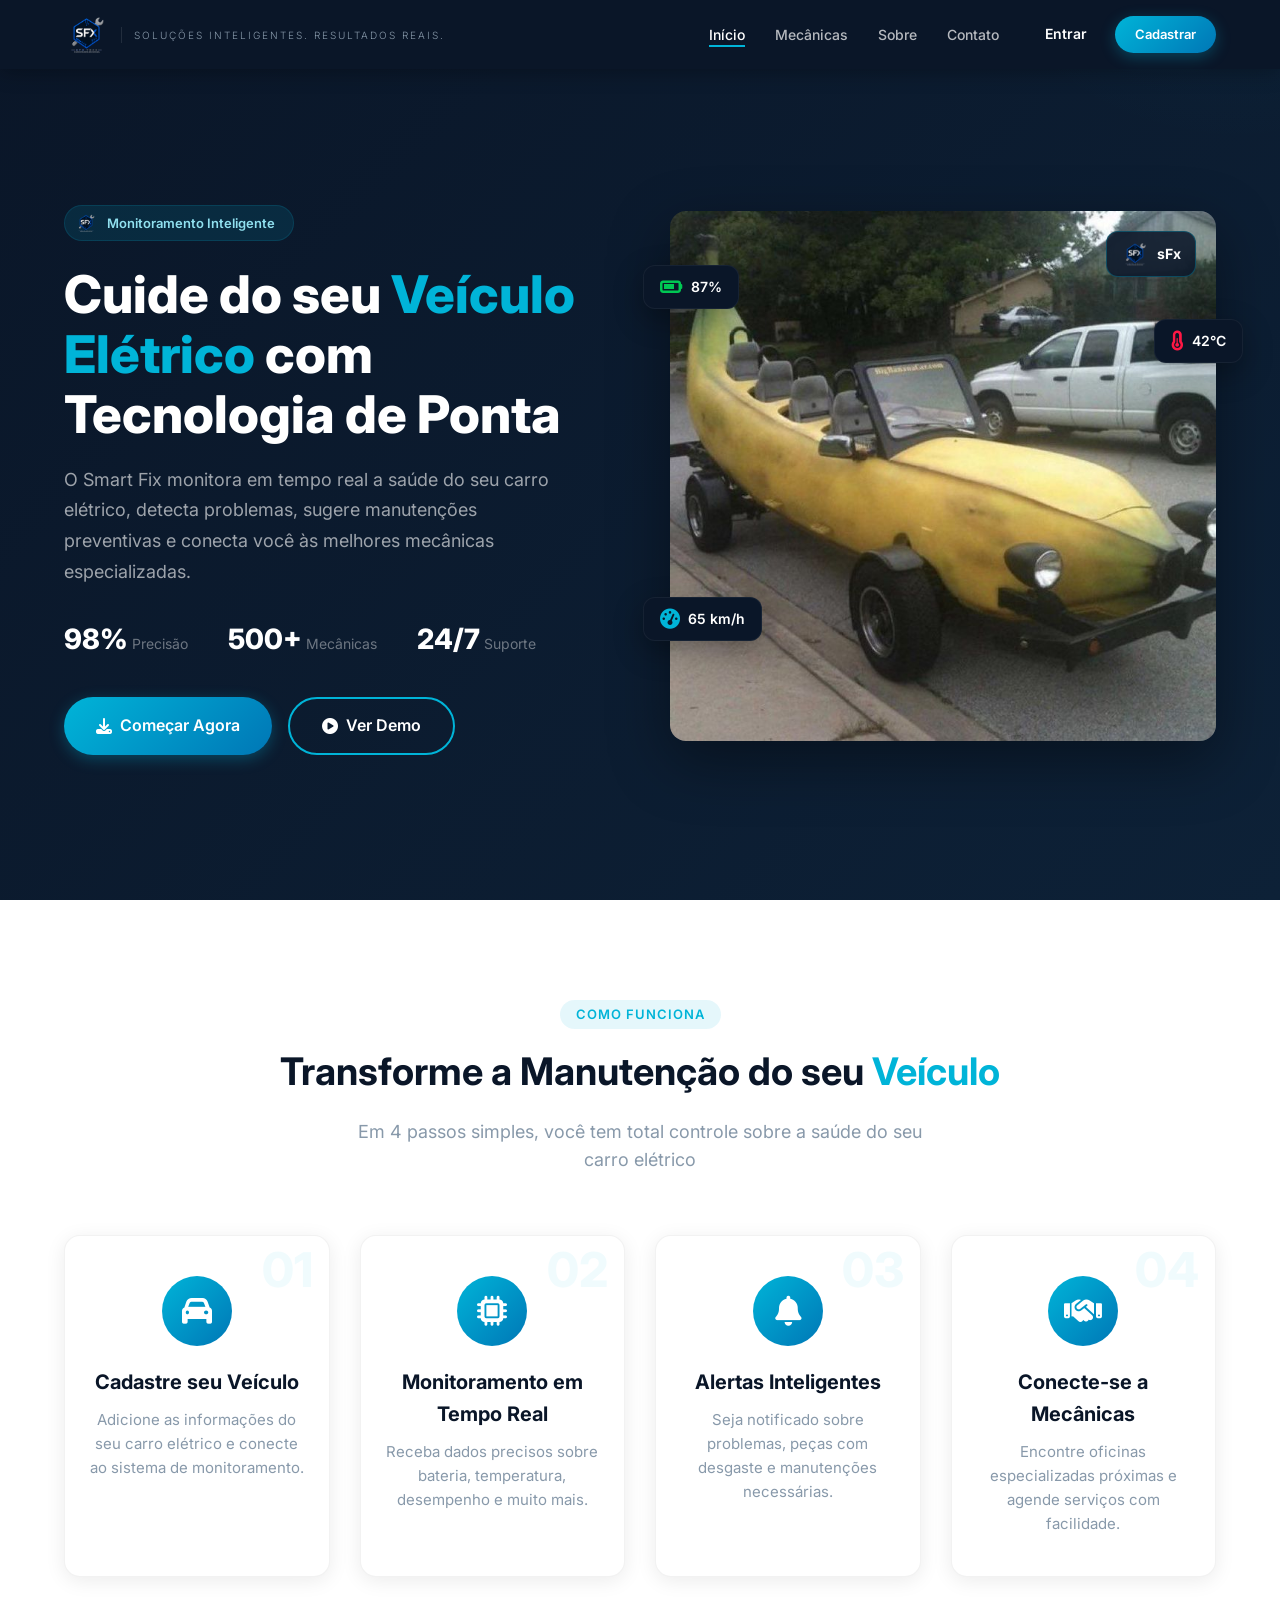
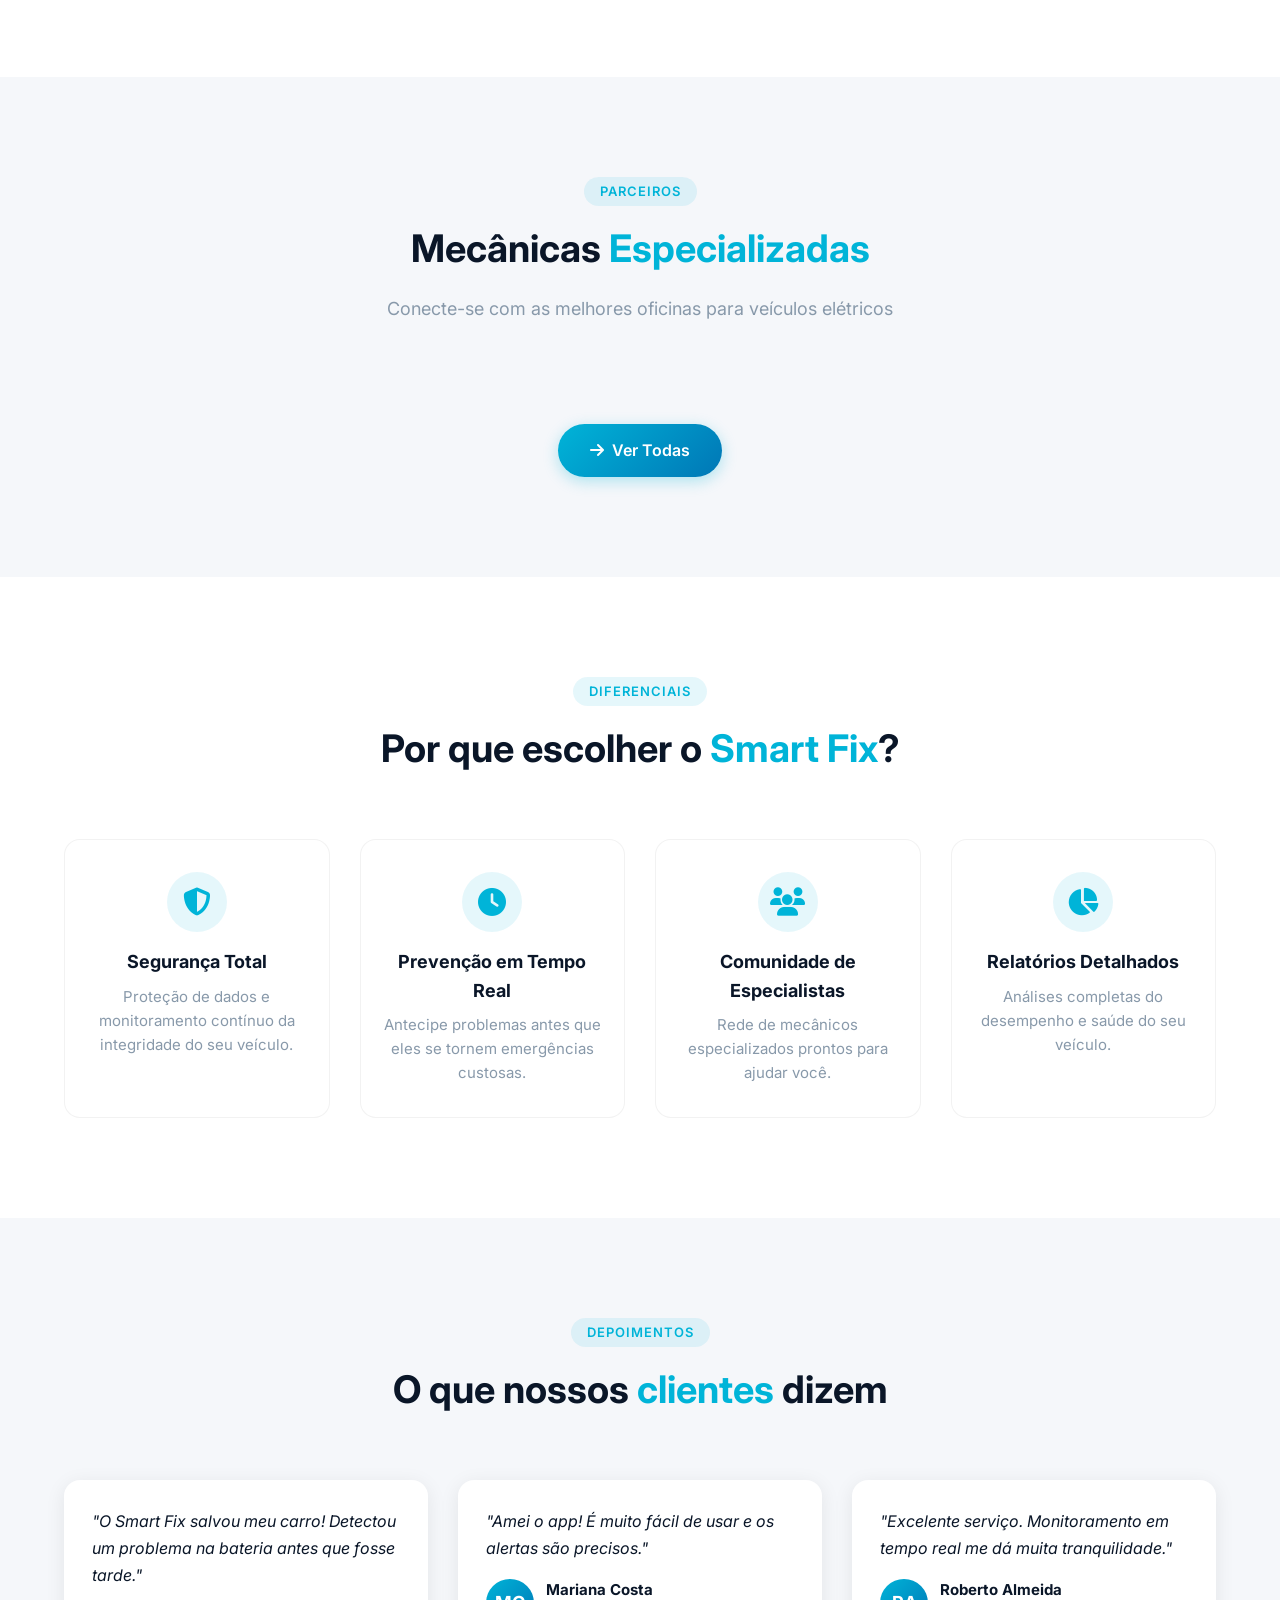
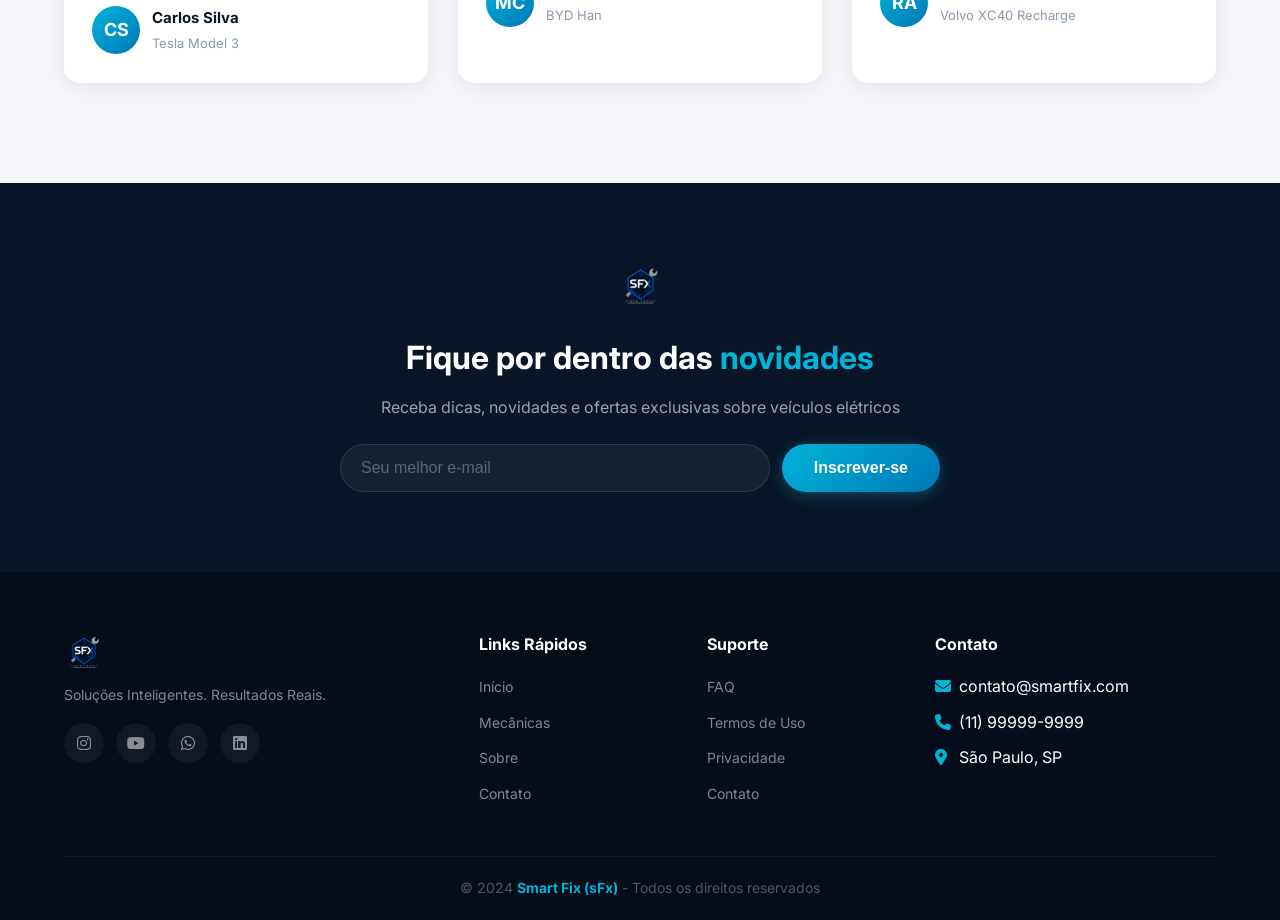
==== frontend/index.html @ adac8841 "Primeira versão do Smart Fix" ====
<!DOCTYPE html>
<html lang="pt-BR">
<head>
    <meta charset="UTF-8" />
    <meta name="viewport" content="width=device-width, initial-scale=1.0" />
    <title>Smart Fix (sFx) - Monitoramento para Veículos Elétricos</title>
    <link rel="icon" type="image/jpeg" href="image/logo sFx sem fundo.jpeg" />
    
    <!-- CSS -->
    <link rel="stylesheet" href="css/global.css" />
    <link rel="stylesheet" href="css/index.css" />
    <link rel="stylesheet" href="css/responsivo.css" />
    
    <!-- Font Awesome -->
    <link rel="stylesheet" href="https://cdnjs.cloudflare.com/ajax/libs/font-awesome/6.4.0/css/all.min.css" />
    
    <!-- Google Fonts -->
    <link href="https://fonts.googleapis.com/css2?family=Inter:wght@300;400;500;600;700;800;900&display=swap" rel="stylesheet" />
</head>
<body>

    <!-- ========== HEADER ========== -->
    <header class="header" id="header">
        <div class="container">
            <a href="index.html" class="logo-link">
                <img src="image/logo sFx sem fundo.jpeg" alt="Smart Fix (sFx)" class="logo-img" />
                <span class="slogan-header">Soluções Inteligentes. Resultados Reais.</span>
            </a>
            <nav class="nav">
                <ul class="nav-links">
                    <li><a href="index.html" class="active">Início</a></li>
                    <li><a href="mecanicas.html">Mecânicas</a></li>
                    <li><a href="sobre.html">Sobre</a></li>
                    <li><a href="contato.html">Contato</a></li>
                </ul>
                <div class="nav-actions">
                    <a href="login.html" class="btn-login">Entrar</a>
                    <a href="cadastro.html" class="btn-primary btn-small">Cadastrar</a>
                </div>
                <button class="menu-toggle" id="menuToggle">
                    <i class="fas fa-bars"></i>
                </button>
            </nav>
        </div>
    </header>

    <!-- ========== HERO ========== -->
    <section id="home" class="hero">
        <div class="container">
            <div class="hero-content">
                <div class="badge">
                    <img src="image/logo sFx sem fundo.jpeg" alt="sFx" />
                    Monitoramento Inteligente
                </div>
                <h1>Cuide do seu <span>Veículo Elétrico</span> com Tecnologia de Ponta</h1>
                <p>O Smart Fix monitora em tempo real a saúde do seu carro elétrico, detecta problemas, sugere manutenções preventivas e conecta você às melhores mecânicas especializadas.</p>
                <div class="hero-stats">
                    <div class="stat">
                        <span class="number">98%</span>
                        <span class="label">Precisão</span>
                    </div>
                    <div class="stat">
                        <span class="number">500+</span>
                        <span class="label">Mecânicas</span>
                    </div>
                    <div class="stat">
                        <span class="number">24/7</span>
                        <span class="label">Suporte</span>
                    </div>
                </div>
                <div class="hero-buttons">
                    <a href="cadastro.html" class="btn-primary">
                        <i class="fas fa-download"></i> Começar Agora
                    </a>
                    <a href="#como-funciona" class="btn-secondary">
                        <i class="fas fa-play-circle"></i> Ver Demo
                    </a>
                </div>
            </div>
            <div class="hero-image">
                <div class="car-container">
                    <div class="car-logo-badge">
                        <img src="image/logo sFx sem fundo.jpeg" alt="sFx" />
                        <span>sFx</span>
                    </div>
                    
                    <!-- ⚠️ ATENÇÃO: Coloque sua imagem do carro aqui! -->
                    <img src="image/carroeletrico.jpg" alt="Smart Fix" class="car-image" />
                    
                    <div class="floating-elements">
                        <div class="float-icon battery">
                            <i class="fas fa-battery-three-quarters"></i>
                            <span>87%</span>
                        </div>
                        <div class="float-icon temp">
                            <i class="fas fa-thermometer-half"></i>
                            <span>42°C</span>
                        </div>
                        <div class="float-icon speed">
                            <i class="fas fa-tachometer-alt"></i>
                            <span>65 km/h</span>
                        </div>
                    </div>
                </div>
            </div>
        </div>
    </section>

    <!-- ========== COMO FUNCIONA ========== -->
    <section id="como-funciona" class="como-funciona">
        <div class="container">
            <div class="section-header">
                <span class="section-tag">Como Funciona</span>
                <h2>Transforme a Manutenção do seu <span>Veículo</span></h2>
                <p>Em 4 passos simples, você tem total controle sobre a saúde do seu carro elétrico</p>
            </div>
            <div class="steps">
                <div class="step">
                    <div class="step-number">01</div>
                    <div class="step-icon"><i class="fas fa-car"></i></div>
                    <h3>Cadastre seu Veículo</h3>
                    <p>Adicione as informações do seu carro elétrico e conecte ao sistema de monitoramento.</p>
                </div>
                <div class="step">
                    <div class="step-number">02</div>
                    <div class="step-icon"><i class="fas fa-microchip"></i></div>
                    <h3>Monitoramento em Tempo Real</h3>
                    <p>Receba dados precisos sobre bateria, temperatura, desempenho e muito mais.</p>
                </div>
                <div class="step">
                    <div class="step-number">03</div>
                    <div class="step-icon"><i class="fas fa-bell"></i></div>
                    <h3>Alertas Inteligentes</h3>
                    <p>Seja notificado sobre problemas, peças com desgaste e manutenções necessárias.</p>
                </div>
                <div class="step">
                    <div class="step-number">04</div>
                    <div class="step-icon"><i class="fas fa-handshake"></i></div>
                    <h3>Conecte-se a Mecânicas</h3>
                    <p>Encontre oficinas especializadas próximas e agende serviços com facilidade.</p>
                </div>
            </div>
        </div>
    </section>

    <!-- ========== MECÂNICAS PARCEIRAS ========== -->
    <section id="mecanicas" class="mecanicas">
        <div class="container">
            <div class="section-header">
                <span class="section-tag">Parceiros</span>
                <h2>Mecânicas <span>Especializadas</span></h2>
                <p>Conecte-se com as melhores oficinas para veículos elétricos</p>
            </div>
            <div class="mecanicas-grid" id="mecanicasGrid">
               
            </div>
            <div class="text-center" style="margin-top: 40px;">
                <a href="mecanicas.html" class="btn-primary">
                    <i class="fas fa-arrow-right"></i> Ver Todas
                </a>
            </div>
        </div>
    </section>

    <!-- ========== DIFERENCIAIS ========== -->
    <section class="diferenciais">
        <div class="container">
            <div class="section-header">
                <span class="section-tag">Diferenciais</span>
                <h2>Por que escolher o <span>Smart Fix</span>?</h2>
            </div>
            <div class="features-grid">
                <div class="feature">
                    <div class="feature-icon"><i class="fas fa-shield-alt"></i></div>
                    <h3>Segurança Total</h3>
                    <p>Proteção de dados e monitoramento contínuo da integridade do seu veículo.</p>
                </div>
                <div class="feature">
                    <div class="feature-icon"><i class="fas fa-clock"></i></div>
                    <h3>Prevenção em Tempo Real</h3>
                    <p>Antecipe problemas antes que eles se tornem emergências custosas.</p>
                </div>
                <div class="feature">
                    <div class="feature-icon"><i class="fas fa-users"></i></div>
                    <h3>Comunidade de Especialistas</h3>
                    <p>Rede de mecânicos especializados prontos para ajudar você.</p>
                </div>
                <div class="feature">
                    <div class="feature-icon"><i class="fas fa-chart-pie"></i></div>
                    <h3>Relatórios Detalhados</h3>
                    <p>Análises completas do desempenho e saúde do seu veículo.</p>
                </div>
            </div>
        </div>
    </section>

    <!-- ========== DEPOIMENTOS ========== -->
    <section class="depoimentos">
        <div class="container">
            <div class="section-header">
                <span class="section-tag">Depoimentos</span>
                <h2>O que nossos <span>clientes</span> dizem</h2>
            </div>
            <div class="testimonials-grid" id="testimonialsGrid">
                <!-- Depoimentos gerados pelo JavaScript -->
            </div>
        </div>
    </section>

    <!-- ========== NEWSLETTER ========== -->
    <section class="newsletter">
        <div class="container">
            <div class="newsletter-content">
                <img src="image/logo sFx sem fundo.jpeg" alt="sFx" class="logo-newsletter" />
                <h2>Fique por dentro das <span>novidades</span></h2>
                <p>Receba dicas, novidades e ofertas exclusivas sobre veículos elétricos</p>
                <form class="newsletter-form" id="newsletterForm">
                    <input type="email" placeholder="Seu melhor e-mail" required />
                    <button type="submit" class="btn-primary">Inscrever-se</button>
                </form>
            </div>
        </div>
    </section>

    <!-- ========== FOOTER ========== -->
    <footer class="footer">
        <div class="container">
            <div class="footer-grid">
                <div class="footer-col">
                    <a href="index.html" class="logo-link">
                        <img src="image/logo sFx sem fundo.jpeg" alt="Smart Fix" class="logo-img-footer" />
                    </a>
                    <p>Soluções Inteligentes. Resultados Reais.</p>
                    <div class="social-links">
                        <a href="#"><i class="fab fa-instagram"></i></a>
                        <a href="#"><i class="fab fa-youtube"></i></a>
                        <a href="#"><i class="fab fa-whatsapp"></i></a>
                        <a href="#"><i class="fab fa-linkedin"></i></a>
                    </div>
                </div>
                <div class="footer-col">
                    <h4>Links Rápidos</h4>
                    <ul>
                        <li><a href="index.html">Início</a></li>
                        <li><a href="mecanicas.html">Mecânicas</a></li>
                        <li><a href="sobre.html">Sobre</a></li>
                        <li><a href="contato.html">Contato</a></li>
                    </ul>
                </div>
                <div class="footer-col">
                    <h4>Suporte</h4>
                    <ul>
                        <li><a href="#">FAQ</a></li>
                        <li><a href="#">Termos de Uso</a></li>
                        <li><a href="#">Privacidade</a></li>
                        <li><a href="contato.html">Contato</a></li>
                    </ul>
                </div>
                <div class="footer-col">
                    <h4>Contato</h4>
                    <ul>
                        <li><i class="fas fa-envelope"></i> contato@smartfix.com</li>
                        <li><i class="fas fa-phone"></i> (11) 99999-9999</li>
                        <li><i class="fas fa-map-marker-alt"></i> São Paulo, SP</li>
                    </ul>
                </div>
            </div>
            <div class="footer-bottom">
                <p>&copy; 2024 <strong style="color:var(--sfx-primary);">Smart Fix (sFx)</strong> - Todos os direitos reservados</p>
            </div>
        </div>
    </footer>

    <script src="js/config.js"></script>
    <script src="js/main.js"></script>
</body>
</html>
---- frontend/css/global.css ----
/* ============================================
   GLOBAL.CSS - Usado por TODAS as páginas
   ============================================ */

/* ----- RESET & VARIÁVEIS ----- */
* {
    margin: 0;
    padding: 0;
    box-sizing: border-box;
}

:root {
    /* Cores da Logo */
    --sfx-azul-escuro: #0a1628;
    --sfx-azul-claro: #1a3a6a;
    --sfx-cinza: #8899aa;
    --sfx-branco: #ffffff;
    --sfx-dourado: #c9a84c;
    
    /* Cores da Marca */
    --sfx-primary: #00b4d8;
    --sfx-primary-dark: #0077b6;
    --sfx-primary-light: #90e0ef;
    --sfx-gradient: linear-gradient(135deg, #00b4d8 0%, #0077b6 100%);
    
    /* Cores Funcionais */
    --sfx-verde: #00c853;
    --sfx-vermelho: #ff1744;
    --sfx-amarelo: #ffd600;
    --sfx-laranja: #f59e0b;
    --sfx-roxo: #7c3aed;
    
    /* Utilitários */
    --shadow: 0 4px 20px rgba(0, 0, 0, 0.08);
    --shadow-hover: 0 10px 40px rgba(0, 0, 0, 0.12);
    --border-radius: 16px;
    --transition: 0.3s cubic-bezier(0.4, 0, 0.2, 1);
}

/* ----- BASE ----- */
html {
    scroll-behavior: smooth;
}

body {
    font-family: 'Inter', -apple-system, BlinkMacSystemFont, sans-serif;
    line-height: 1.6;
    color: #333;
    overflow-x: hidden;
    background: var(--sfx-branco);
}

.container {
    max-width: 1200px;
    margin: 0 auto;
    padding: 0 24px;
}

a {
    text-decoration: none;
    color: inherit;
}

img {
    max-width: 100%;
    height: auto;
}

/* ----- SCROLLBAR ----- */
::-webkit-scrollbar {
    width: 8px;
}
::-webkit-scrollbar-track {
    background: var(--sfx-cinza);
}
::-webkit-scrollbar-thumb {
    background: var(--sfx-primary);
    border-radius: 10px;
}
::-webkit-scrollbar-thumb:hover {
    background: var(--sfx-primary-dark);
}

/* ----- SECTION HEADER ----- */
.section-tag {
    display: inline-block;
    background: rgba(0, 180, 216, 0.1);
    color: var(--sfx-primary);
    padding: 4px 16px;
    border-radius: 20px;
    font-size: 13px;
    font-weight: 600;
    text-transform: uppercase;
    letter-spacing: 1px;
    margin-bottom: 12px;
}

.section-header {
    text-align: center;
    margin-bottom: 60px;
}

.section-header h2 {
    font-size: 38px;
    color: var(--sfx-azul-escuro);
    margin-bottom: 16px;
}

.section-header h2 span {
    color: var(--sfx-primary);
}

.section-header p {
    color: var(--sfx-cinza);
    font-size: 18px;
    max-width: 600px;
    margin: 0 auto;
}

.text-center {
    text-align: center;
}

/* ----- HEADER ----- */
.header {
    background: var(--sfx-azul-escuro);
    box-shadow: 0 2px 20px rgba(0, 0, 0, 0.3);
    position: fixed;
    width: 100%;
    top: 0;
    z-index: 1000;
    padding: 12px 0;
    transition: var(--transition);
}

.header .container {
    display: flex;
    justify-content: space-between;
    align-items: center;
}

/* ----- LOGO ----- */
.logo-link {
    display: flex;
    align-items: center;
    gap: 12px;
    text-decoration: none;
}

.logo-img {
    height: 45px;
    width: auto;
    display: block;
}

.logo-img-footer {
    height: 40px;
    width: auto;
    display: block;
    margin-bottom: 12px;
}

.slogan-header {
    display: block;
    font-size: 10px;
    color: var(--sfx-cinza);
    font-weight: 300;
    letter-spacing: 2px;
    text-transform: uppercase;
    border-left: 1px solid rgba(255,255,255,0.1);
    padding-left: 12px;
}

/* ----- NAVEGAÇÃO ----- */
.nav {
    display: flex;
    align-items: center;
    gap: 30px;
}

.nav-links {
    display: flex;
    list-style: none;
    gap: 30px;
}

.nav-links a {
    color: rgba(255, 255, 255, 0.7);
    font-weight: 500;
    font-size: 14px;
    transition: var(--transition);
    position: relative;
}

.nav-links a::after {
    content: '';
    position: absolute;
    bottom: -4px;
    left: 0;
    width: 0;
    height: 2px;
    background: var(--sfx-primary);
    transition: var(--transition);
}

.nav-links a:hover::after,
.nav-links a.active::after {
    width: 100%;
}

.nav-links a:hover,
.nav-links a.active {
    color: var(--sfx-branco);
}

.nav-actions {
    display: flex;
    align-items: center;
    gap: 12px;
}

.btn-app {
    display: flex;
    align-items: center;
    gap: 6px;
    background: rgba(255, 255, 255, 0.08);
    color: var(--sfx-branco);
    padding: 8px 16px;
    border-radius: 25px;
    font-size: 13px;
    font-weight: 600;
    transition: var(--transition);
    border: 1px solid rgba(255, 255, 255, 0.1);
}

.btn-app:hover {
    background: var(--sfx-primary);
    transform: translateY(-2px);
    border-color: var(--sfx-primary);
}

.btn-login {
    color: var(--sfx-branco);
    font-weight: 600;
    padding: 8px 16px;
    border-radius: 25px;
    transition: var(--transition);
    font-size: 14px;
}

.btn-login:hover {
    color: var(--sfx-primary);
    background: rgba(0, 180, 216, 0.1);
}

.btn-small {
    padding: 8px 20px !important;
    font-size: 13px !important;
}

.menu-toggle {
    display: none;
    background: none;
    border: none;
    font-size: 24px;
    color: var(--sfx-branco);
    cursor: pointer;
}

/* ----- BOTÕES GLOBAIS ----- */
.btn-primary {
    display: inline-flex;
    align-items: center;
    gap: 8px;
    background: var(--sfx-gradient);
    color: var(--sfx-branco);
    padding: 14px 32px;
    border-radius: 30px;
    font-weight: 600;
    font-size: 16px;
    border: none;
    cursor: pointer;
    transition: var(--transition);
    box-shadow: 0 4px 15px rgba(0, 180, 216, 0.3);
}

.btn-primary:hover {
    transform: translateY(-3px);
    box-shadow: 0 8px 30px rgba(0, 180, 216, 0.4);
}

.btn-secondary {
    display: inline-flex;
    align-items: center;
    gap: 8px;
    background: transparent;
    color: var(--sfx-branco);
    padding: 14px 32px;
    border-radius: 30px;
    font-weight: 600;
    font-size: 16px;
    border: 2px solid var(--sfx-primary);
    cursor: pointer;
    transition: var(--transition);
}

.btn-secondary:hover {
    background: var(--sfx-primary);
    color: var(--sfx-branco);
    border-color: var(--sfx-primary);
    transform: translateY(-3px);
}

/* ----- FOOTER ----- */
.footer {
    background: #050d1a;
    color: var(--sfx-branco);
    padding: 60px 0 20px;
}

.footer-grid {
    display: grid;
    grid-template-columns: 2fr 1fr 1fr 1.5fr;
    gap: 40px;
    margin-bottom: 40px;
}

.footer-col p {
    color: rgba(255, 255, 255, 0.5);
    font-size: 14px;
}

.social-links {
    display: flex;
    gap: 12px;
    margin-top: 16px;
}

.social-links a {
    width: 40px;
    height: 40px;
    background: rgba(255, 255, 255, 0.05);
    border-radius: 50%;
    display: flex;
    align-items: center;
    justify-content: center;
    transition: var(--transition);
    color: rgba(255, 255, 255, 0.5);
}

.social-links a:hover {
    background: var(--sfx-primary);
    color: var(--sfx-branco);
    transform: translateY(-3px);
}

.footer-col h4 {
    font-size: 16px;
    margin-bottom: 16px;
    color: var(--sfx-branco);
}

.footer-col ul {
    list-style: none;
}

.footer-col ul li {
    margin-bottom: 10px;
}

.footer-col ul a {
    color: rgba(255, 255, 255, 0.5);
    transition: var(--transition);
    font-size: 14px;
}

.footer-col ul a:hover {
    color: var(--sfx-primary);
}

.footer-col ul li i {
    width: 20px;
    color: var(--sfx-primary);
}

.footer-bottom {
    border-top: 1px solid rgba(255, 255, 255, 0.05);
    padding-top: 20px;
    text-align: center;
}

.footer-bottom p {
    color: rgba(255, 255, 255, 0.3);
    font-size: 14px;
}
---- frontend/css/index.css ----
/* ============================================
   INDEX.CSS - Página Inicial (index.html)
   ============================================ */

/* ----- HERO ----- */
.hero {
    padding: 140px 0 80px;
    background: linear-gradient(135deg, var(--sfx-azul-escuro) 0%, #0d2137 100%);
    min-height: 100vh;
    display: flex;
    align-items: center;
    overflow: hidden;
    position: relative;
}

.hero::before {
    content: '';
    position: absolute;
    top: -50%;
    right: -20%;
    width: 600px;
    height: 600px;
    background: radial-gradient(circle, rgba(0, 180, 216, 0.05) 0%, transparent 70%);
    border-radius: 50%;
}

.hero .container {
    display: grid;
    grid-template-columns: 1fr 1fr;
    gap: 60px;
    align-items: center;
    position: relative;
    z-index: 1;
}

.hero-content .badge {
    display: inline-flex;
    align-items: center;
    gap: 10px;
    background: rgba(0, 180, 216, 0.12);
    padding: 6px 18px 6px 10px;
    border-radius: 20px;
    font-size: 13px;
    font-weight: 600;
    color: var(--sfx-primary-light);
    border: 1px solid rgba(0, 180, 216, 0.15);
    margin-bottom: 24px;
}

.hero-content .badge img {
    height: 22px;
    width: auto;
}

.hero-content h1 {
    font-size: 52px;
    font-weight: 800;
    color: var(--sfx-branco);
    line-height: 1.15;
    margin-bottom: 20px;
}

.hero-content h1 span {
    color: var(--sfx-primary);
}

.hero-content > p {
    font-size: 18px;
    color: rgba(255, 255, 255, 0.6);
    max-width: 500px;
    line-height: 1.7;
    margin-bottom: 30px;
}

.hero-stats {
    display: flex;
    gap: 40px;
    margin-bottom: 35px;
}

.stat .number {
    font-size: 28px;
    font-weight: 800;
    color: var(--sfx-branco);
}

.stat .label {
    font-size: 14px;
    color: rgba(255, 255, 255, 0.4);
}

.hero-buttons {
    display: flex;
    gap: 16px;
    flex-wrap: wrap;
}

.hero-image {
    position: relative;
}

.car-container {
    position: relative;
    animation: floatCar 4s ease-in-out infinite;
}

.car-image {
    width: 100%;
    border-radius: var(--border-radius);
    box-shadow: 0 20px 60px rgba(0, 0, 0, 0.4);
}

.car-logo-badge {
    position: absolute;
    top: 20px;
    right: 20px;
    background: rgba(10, 22, 40, 0.85);
    backdrop-filter: blur(10px);
    padding: 8px 14px;
    border-radius: 12px;
    border: 1px solid rgba(0, 180, 216, 0.3);
    z-index: 2;
    display: flex;
    align-items: center;
    gap: 8px;
}

.car-logo-badge img {
    height: 28px;
    width: auto;
}

.car-logo-badge span {
    color: var(--sfx-branco);
    font-weight: 700;
    font-size: 14px;
}

.floating-elements {
    position: absolute;
    top: 0;
    left: 0;
    width: 100%;
    height: 100%;
    pointer-events: none;
}

.float-icon {
    position: absolute;
    background: var(--sfx-azul-escuro);
    padding: 10px 16px;
    border-radius: 12px;
    box-shadow: 0 10px 30px rgba(0, 0, 0, 0.3);
    display: flex;
    align-items: center;
    gap: 8px;
    font-size: 14px;
    font-weight: 600;
    color: var(--sfx-branco);
    border: 1px solid rgba(255, 255, 255, 0.05);
    animation: floatElement 3s ease-in-out infinite;
}

.float-icon i {
    font-size: 20px;
}

.float-icon.battery {
    top: 10%;
    left: -5%;
    animation-delay: 0s;
}
.float-icon.battery i { color: var(--sfx-verde); }

.float-icon.temp {
    top: 20%;
    right: -5%;
    animation-delay: 0.5s;
}
.float-icon.temp i { color: var(--sfx-vermelho); }

.float-icon.speed {
    bottom: 20%;
    left: -5%;
    animation-delay: 1s;
}
.float-icon.speed i { color: var(--sfx-primary); }

@keyframes floatCar {
    0%, 100% { transform: translateY(0); }
    50% { transform: translateY(-20px); }
}

@keyframes floatElement {
    0%, 100% { transform: translateY(0); }
    50% { transform: translateY(-15px); }
}

/* ----- COMO FUNCIONA ----- */
.como-funciona {
    padding: 100px 0;
    background: var(--sfx-branco);
}

.steps {
    display: grid;
    grid-template-columns: repeat(4, 1fr);
    gap: 30px;
}

.step {
    text-align: center;
    padding: 40px 24px;
    border-radius: var(--border-radius);
    background: var(--sfx-branco);
    box-shadow: var(--shadow);
    transition: var(--transition);
    position: relative;
    overflow: hidden;
    border: 1px solid rgba(0, 0, 0, 0.05);
}

.step:hover {
    transform: translateY(-10px);
    box-shadow: var(--shadow-hover);
    border-color: var(--sfx-primary);
}

.step .step-number {
    position: absolute;
    top: 10px;
    right: 16px;
    font-size: 48px;
    font-weight: 800;
    color: rgba(0, 180, 216, 0.06);
    line-height: 1;
}

.step-icon {
    width: 70px;
    height: 70px;
    margin: 0 auto 20px;
    background: var(--sfx-gradient);
    border-radius: 50%;
    display: flex;
    align-items: center;
    justify-content: center;
}

.step-icon i {
    font-size: 30px;
    color: var(--sfx-branco);
}

.step h3 {
    font-size: 20px;
    color: var(--sfx-azul-escuro);
    margin-bottom: 10px;
}

.step p {
    color: var(--sfx-cinza);
    font-size: 15px;
    line-height: 1.6;
}

/* ----- MECÂNICAS ----- */
.mecanicas {
    padding: 100px 0;
    background: #f5f7fa;
}

.mecanicas-grid {
    display: grid;
    grid-template-columns: repeat(auto-fit, minmax(300px, 1fr));
    gap: 30px;
}

.mecanica-card {
    background: var(--sfx-branco);
    padding: 28px;
    border-radius: var(--border-radius);
    box-shadow: var(--shadow);
    transition: var(--transition);
    border: 1px solid rgba(0, 0, 0, 0.05);
}

.mecanica-card:hover {
    transform: translateY(-5px);
    box-shadow: var(--shadow-hover);
    border-color: var(--sfx-primary);
}

.mecanica-card .card-header {
    display: flex;
    align-items: center;
    gap: 16px;
    margin-bottom: 16px;
}

.mecanica-card .card-icon {
    width: 50px;
    height: 50px;
    background: rgba(0, 180, 216, 0.1);
    border-radius: 50%;
    display: flex;
    align-items: center;
    justify-content: center;
    color: var(--sfx-primary);
    font-size: 24px;
}

.mecanica-card h3 {
    font-size: 18px;
    color: var(--sfx-azul-escuro);
}

.mecanica-card .especializacao {
    display: inline-block;
    background: var(--sfx-gradient);
    color: var(--sfx-branco);
    padding: 2px 14px;
    border-radius: 12px;
    font-size: 12px;
    font-weight: 600;
    margin: 4px 0 10px;
}

.mecanica-card .info {
    display: flex;
    align-items: center;
    gap: 8px;
    color: var(--sfx-cinza);
    font-size: 14px;
    margin: 4px 0;
}

.mecanica-card .info i {
    width: 18px;
    color: var(--sfx-primary);
}

.mecanica-card .avaliacao {
    margin-top: 12px;
    padding-top: 12px;
    border-top: 1px solid #e8edf2;
    display: flex;
    align-items: center;
    justify-content: space-between;
}

.mecanica-card .stars {
    color: #fbbf24;
    letter-spacing: 2px;
}

.mecanica-card .btn-card {
    background: var(--sfx-primary);
    color: var(--sfx-branco);
    padding: 6px 16px;
    border-radius: 20px;
    font-size: 13px;
    font-weight: 600;
    transition: var(--transition);
}

.mecanica-card .btn-card:hover {
    background: var(--sfx-primary-dark);
}

/* ----- DIFERENCIAIS ----- */
.diferenciais {
    padding: 100px 0;
    background: var(--sfx-branco);
}

.features-grid {
    display: grid;
    grid-template-columns: repeat(4, 1fr);
    gap: 30px;
}

.feature {
    text-align: center;
    padding: 32px 20px;
    border-radius: var(--border-radius);
    background: var(--sfx-branco);
    border: 1px solid rgba(0, 0, 0, 0.05);
    transition: var(--transition);
}

.feature:hover {
    border-color: var(--sfx-primary);
    box-shadow: var(--shadow-hover);
}

.feature-icon {
    width: 60px;
    height: 60px;
    margin: 0 auto 16px;
    background: rgba(0, 180, 216, 0.1);
    border-radius: 50%;
    display: flex;
    align-items: center;
    justify-content: center;
}

.feature-icon i {
    font-size: 28px;
    color: var(--sfx-primary);
}

.feature h3 {
    font-size: 18px;
    color: var(--sfx-azul-escuro);
    margin-bottom: 8px;
}

.feature p {
    color: var(--sfx-cinza);
    font-size: 15px;
    line-height: 1.6;
}

/* ----- DEPOIMENTOS ----- */
.depoimentos {
    padding: 100px 0;
    background: #f5f7fa;
}

.testimonials-grid {
    display: grid;
    grid-template-columns: repeat(auto-fit, minmax(300px, 1fr));
    gap: 30px;
}

.testimonial-card {
    background: var(--sfx-branco);
    padding: 28px;
    border-radius: var(--border-radius);
    box-shadow: var(--shadow);
}

.testimonial-card .quote {
    font-size: 16px;
    color: var(--sfx-azul-escuro);
    line-height: 1.7;
    margin-bottom: 16px;
    font-style: italic;
}

.testimonial-card .author {
    display: flex;
    align-items: center;
    gap: 12px;
}

.testimonial-card .avatar {
    width: 48px;
    height: 48px;
    border-radius: 50%;
    background: var(--sfx-gradient);
    display: flex;
    align-items: center;
    justify-content: center;
    color: var(--sfx-branco);
    font-weight: 700;
    font-size: 18px;
}

.testimonial-card .author-info h4 {
    font-size: 15px;
    color: var(--sfx-azul-escuro);
}

.testimonial-card .author-info span {
    font-size: 13px;
    color: var(--sfx-cinza);
}

/* ----- NEWSLETTER ----- */
.newsletter {
    padding: 80px 0;
    background: var(--sfx-azul-escuro);
    color: var(--sfx-branco);
}

.newsletter-content {
    text-align: center;
    max-width: 600px;
    margin: 0 auto;
}

.newsletter-content .logo-newsletter {
    height: 45px;
    width: auto;
    margin-bottom: 16px;
}

.newsletter-content h2 {
    font-size: 32px;
    margin-bottom: 12px;
}

.newsletter-content h2 span {
    color: var(--sfx-primary);
}

.newsletter-content p {
    color: rgba(255, 255, 255, 0.6);
    margin-bottom: 24px;
}

.newsletter-form {
    display: flex;
    gap: 12px;
    justify-content: center;
}

.newsletter-form input {
    flex: 1;
    padding: 14px 20px;
    border-radius: 30px;
    border: none;
    font-size: 16px;
    outline: none;
    background: rgba(255, 255, 255, 0.05);
    color: var(--sfx-branco);
    border: 1px solid rgba(255, 255, 255, 0.1);
}

.newsletter-form input::placeholder {
    color: rgba(255, 255, 255, 0.3);
}

.newsletter-form input:focus {
    border-color: var(--sfx-primary);
    box-shadow: 0 0 0 3px rgba(0, 180, 216, 0.1);
}
---- frontend/css/responsivo.css ----
/* ============================================
   RESPONSIVO.CSS - Todas as telas
   ============================================ */

/* ----- TABLET (768px - 1024px) ----- */
@media (max-width: 1024px) {
    .hero .container {
        grid-template-columns: 1fr;
        text-align: center;
    }

    .hero-content > p {
        margin: 0 auto 30px;
    }

    .hero-stats {
        justify-content: center;
    }

    .hero-buttons {
        justify-content: center;
    }

    .floating-elements {
        display: none;
    }

    .footer-grid {
        grid-template-columns: repeat(2, 1fr);
    }
}

/* ----- MOBILE GRANDE (768px) ----- */
@media (max-width: 768px) {
    /* HEADER */
    .header .container {
        flex-wrap: wrap;
    }

    .nav {
        width: 100%;
        flex-direction: column;
        gap: 16px;
        padding: 16px 0;
        display: none;
    }

    .nav.open {
        display: flex;
    }

    .nav-links {
        flex-direction: column;
        width: 100%;
        gap: 12px;
        text-align: center;
    }

    .nav-actions {
        flex-wrap: wrap;
        justify-content: center;
        width: 100%;
    }

    .menu-toggle {
        display: block;
    }

    .slogan-header {
        display: none;
    }

    /* HERO */
    .hero-content h1 {
        font-size: 32px;
    }

    .hero-stats {
        flex-wrap: wrap;
        gap: 20px;
    }

    /* STEPS */
    .steps {
        grid-template-columns: 1fr;
        max-width: 400px;
        margin: 0 auto;
    }

    /* FEATURES */
    .features-grid {
        grid-template-columns: 1fr;
        max-width: 400px;
        margin: 0 auto;
    }

    /* NEWSLETTER */
    .newsletter-form {
        flex-direction: column;
        padding: 0 20px;
    }

    .section-header h2 {
        font-size: 28px;
    }
}

/* ----- MOBILE PEQUENO (480px) ----- */
@media (max-width: 480px) {
    .hero {
        padding: 120px 0 60px;
    }

    .hero-content h1 {
        font-size: 26px;
    }

    .hero-buttons {
        flex-direction: column;
        align-items: center;
    }

    .btn-primary,
    .btn-secondary {
        width: 100%;
        justify-content: center;
    }

    .mecanicas-grid {
        grid-template-columns: 1fr;
    }

    .testimonials-grid {
        grid-template-columns: 1fr;
    }

    .footer-grid {
        grid-template-columns: 1fr;
    }

    .logo-img {
        height: 30px;
    }

    .car-logo-badge {
        top: 10px;
        right: 10px;
        padding: 4px 10px;
    }

    .car-logo-badge img {
        height: 20px;
    }

    .car-logo-badge span {
        font-size: 11px;
    }
}
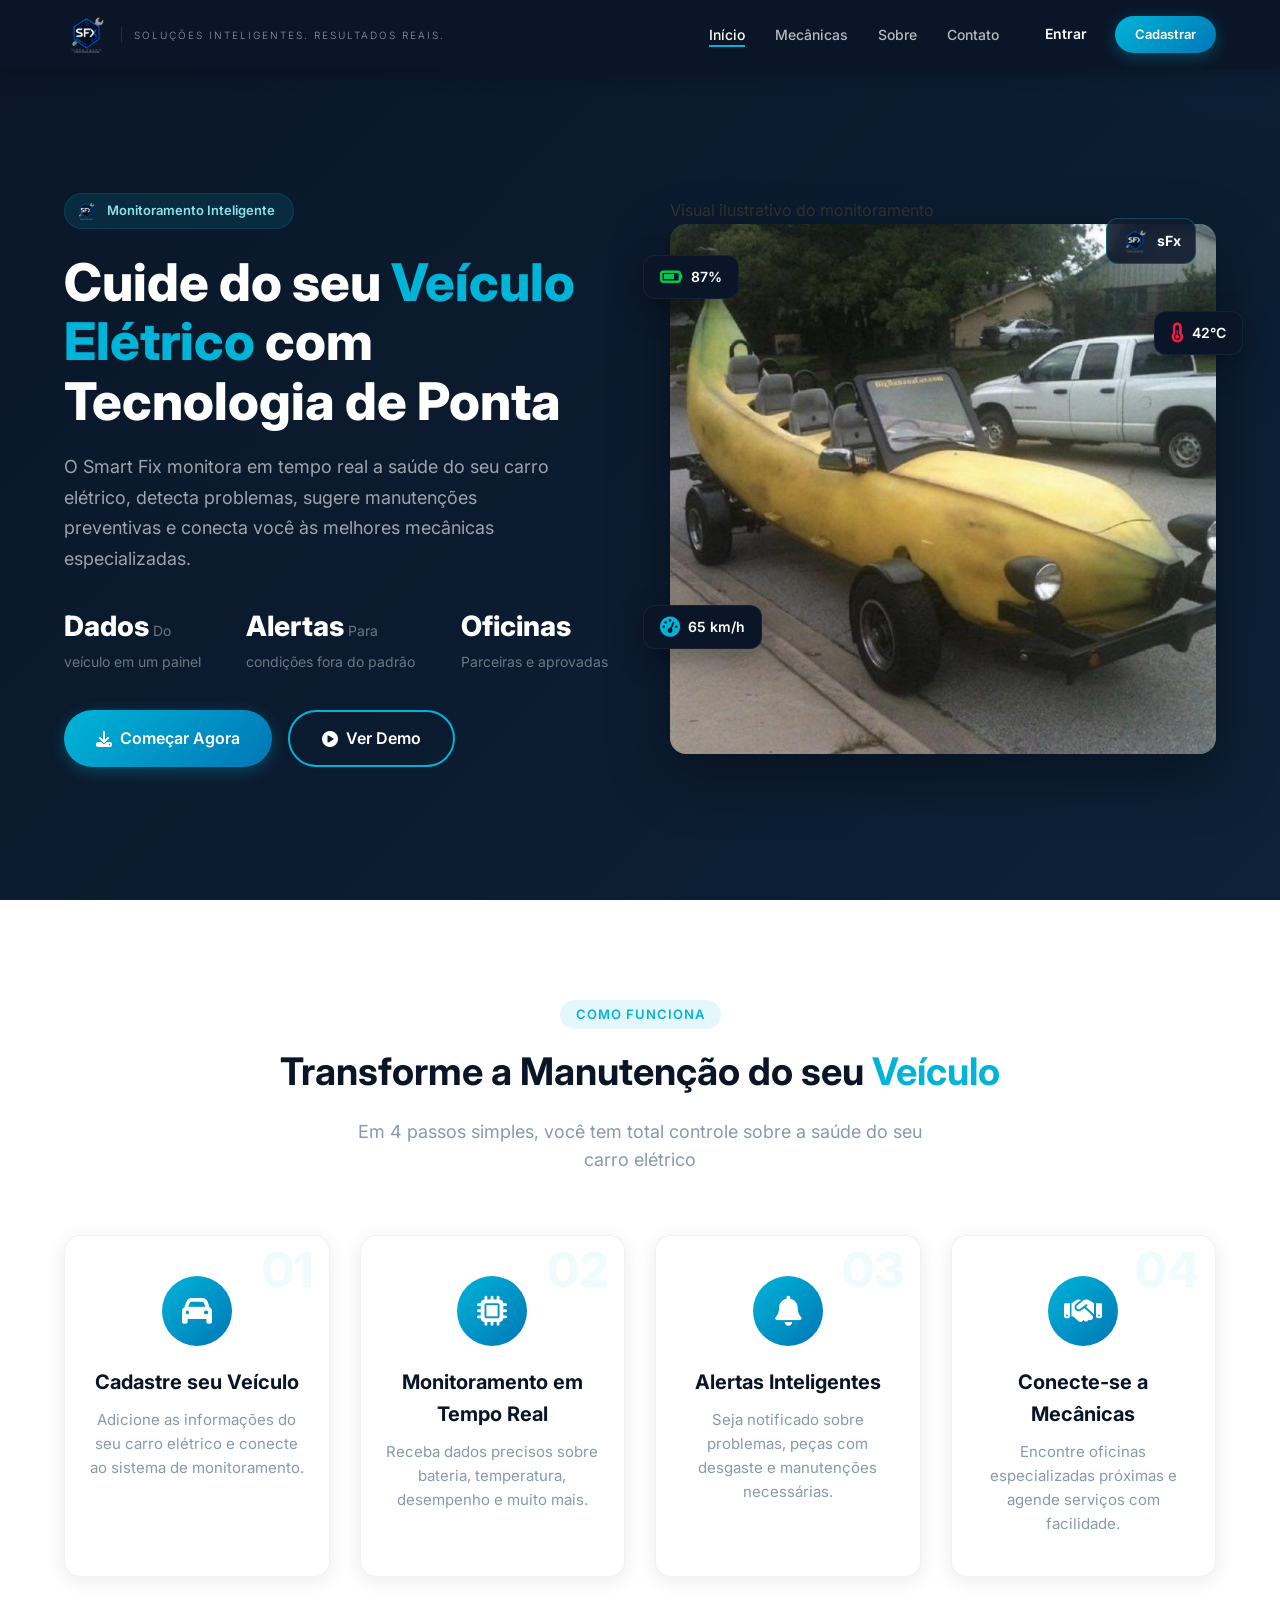
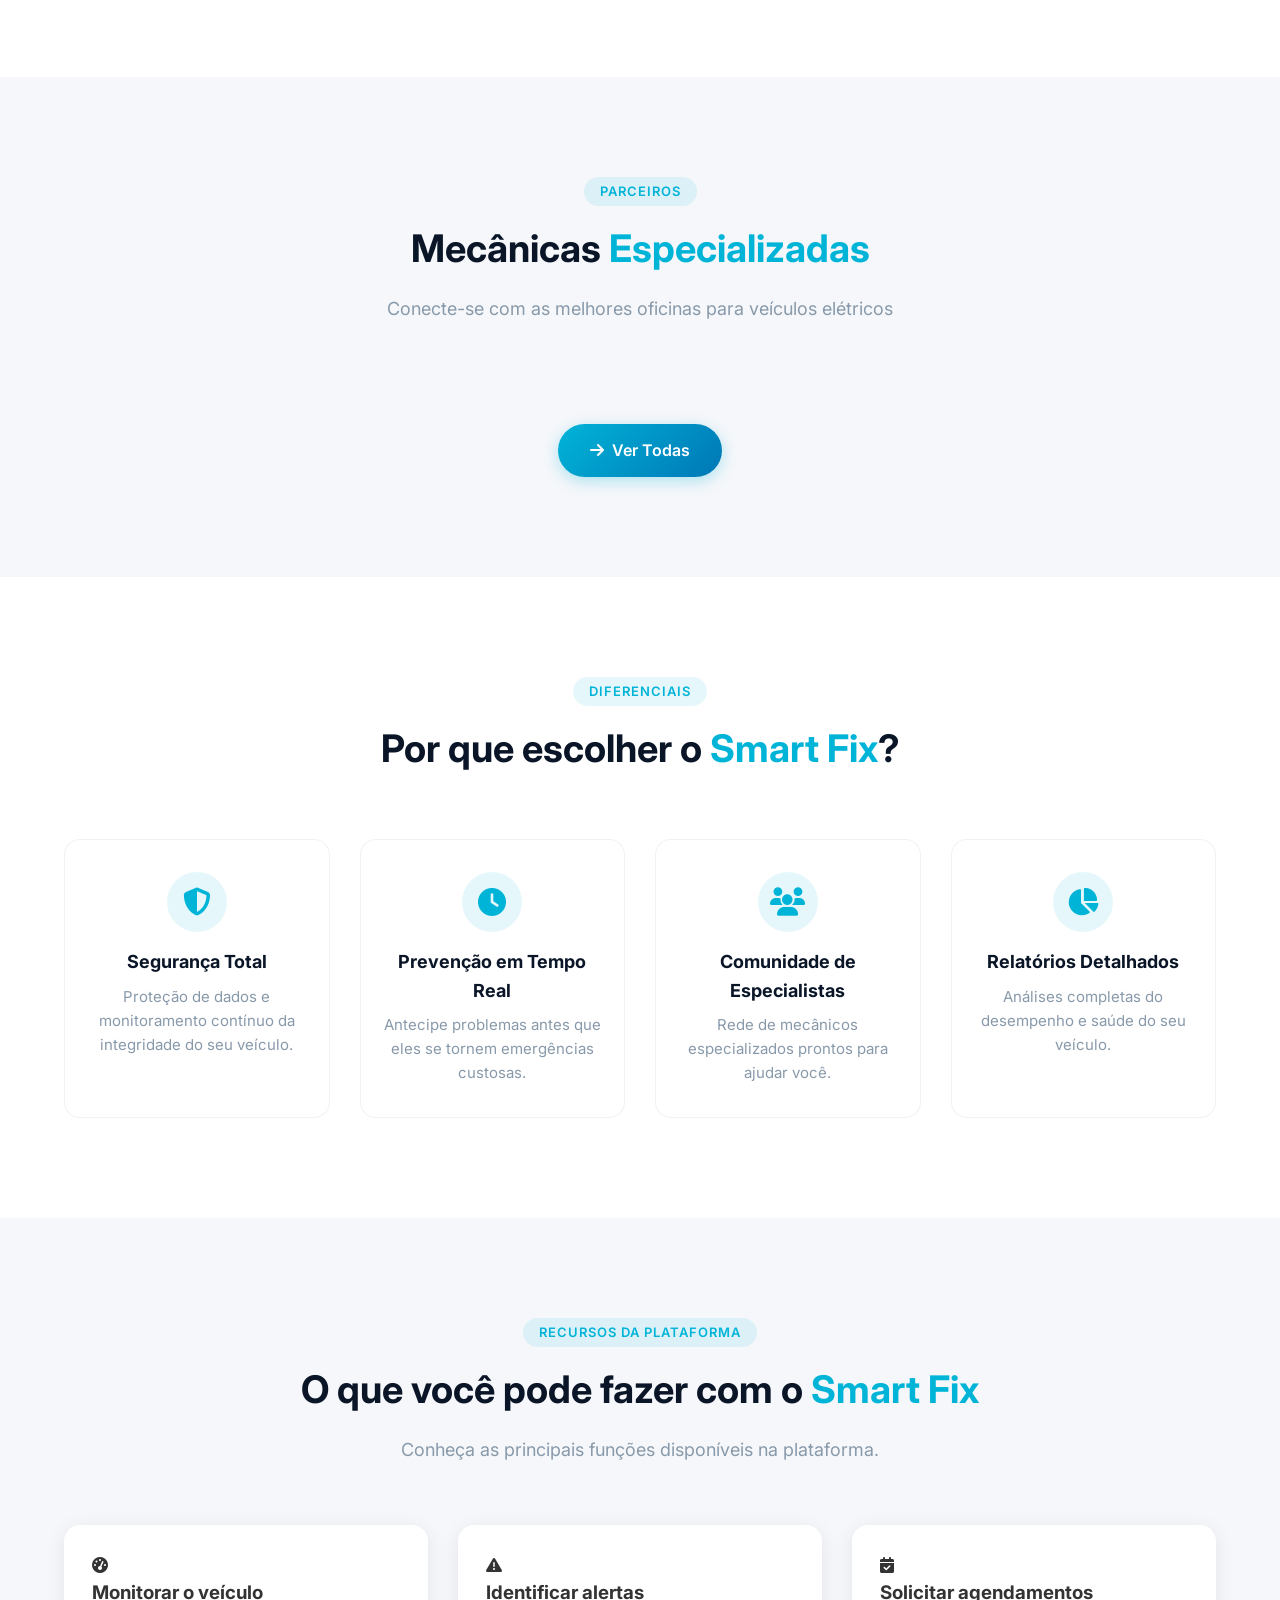
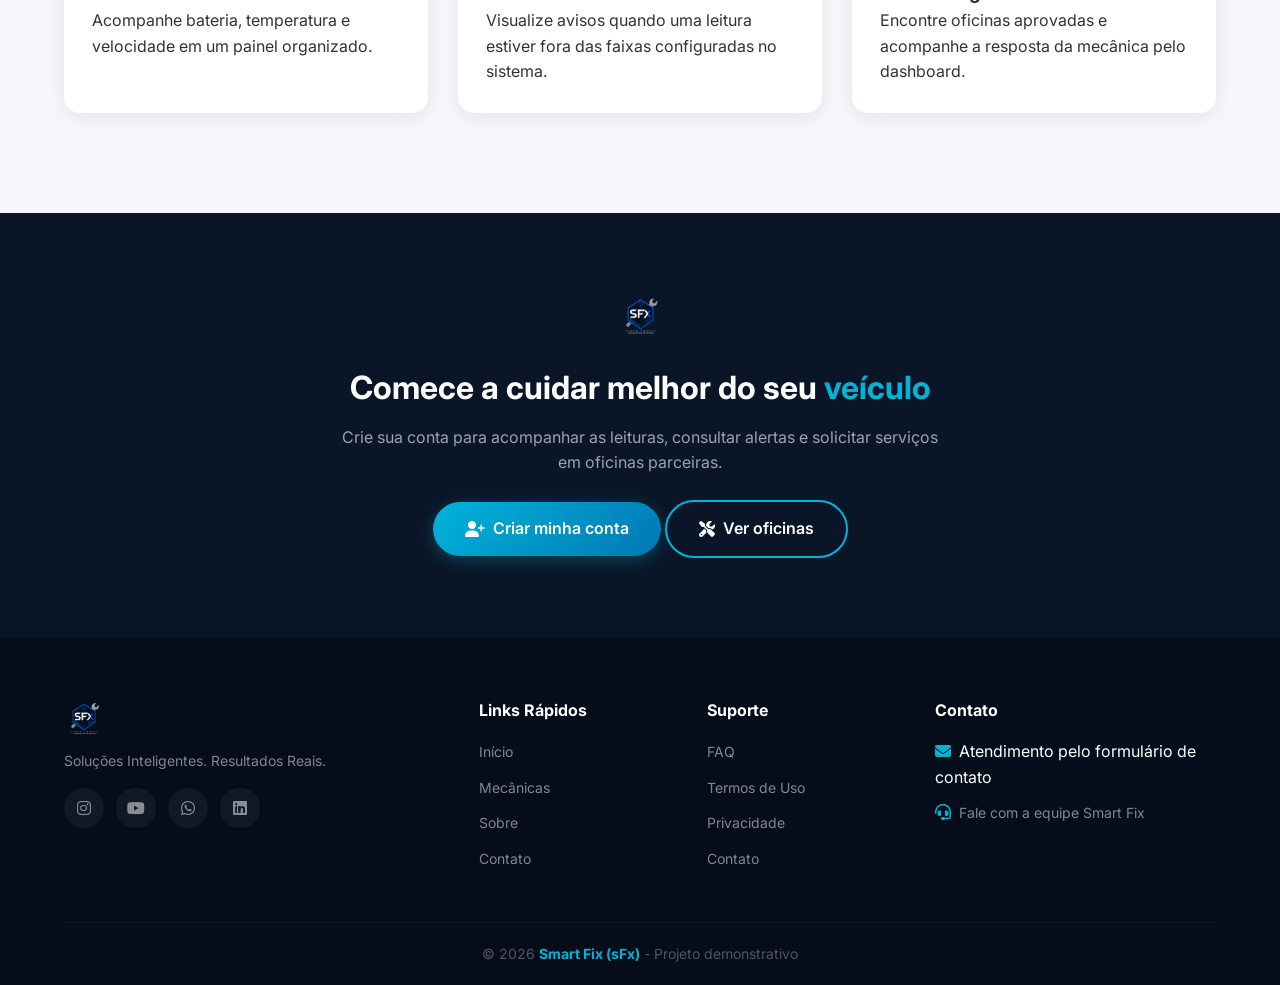
==== commit fd9d0263: "Improve homepage content and remove unverified marketing claims" ====
--- a/frontend/index.html
+++ b/frontend/index.html
@@ -54,18 +54,18 @@
                 </div>
                 <h1>Cuide do seu <span>Veículo Elétrico</span> com Tecnologia de Ponta</h1>
                 <p>O Smart Fix monitora em tempo real a saúde do seu carro elétrico, detecta problemas, sugere manutenções preventivas e conecta você às melhores mecânicas especializadas.</p>
-                <div class="hero-stats">
+                <div class="hero-stats" aria-label="Principais recursos">
                     <div class="stat">
-                        <span class="number">98%</span>
-                        <span class="label">Precisão</span>
+                        <span class="number">Dados</span>
+                        <span class="label">Do veículo em um painel</span>
                     </div>
                     <div class="stat">
-                        <span class="number">500+</span>
-                        <span class="label">Mecânicas</span>
+                        <span class="number">Alertas</span>
+                        <span class="label">Para condições fora do padrão</span>
                     </div>
                     <div class="stat">
-                        <span class="number">24/7</span>
-                        <span class="label">Suporte</span>
+                        <span class="number">Oficinas</span>
+                        <span class="label">Parceiras e aprovadas</span>
                     </div>
                 </div>
                 <div class="hero-buttons">
@@ -83,6 +83,7 @@
                         <img src="image/logo sFx sem fundo.jpeg" alt="sFx" />
                         <span>sFx</span>
                     </div>
+                    <span class="demo-caption">Visual ilustrativo do monitoramento</span>
                     
                     <!-- ⚠️ ATENÇÃO: Coloque sua imagem do carro aqui! -->
                     <img src="image/carroeletrico.jpg" alt="Smart Fix" class="car-image" />
@@ -194,30 +195,45 @@
         </div>
     </section>
 
-    <!-- ========== DEPOIMENTOS ========== -->
-    <section class="depoimentos">
-        <div class="container">
-            <div class="section-header">
-                <span class="section-tag">Depoimentos</span>
-                <h2>O que nossos <span>clientes</span> dizem</h2>
-            </div>
-            <div class="testimonials-grid" id="testimonialsGrid">
-                <!-- Depoimentos gerados pelo JavaScript -->
-            </div>
-        </div>
-    </section>
-
-    <!-- ========== NEWSLETTER ========== -->
+    <!-- ========== RECURSOS ========== -->
+    <section class="depoimentos" id="recursos">
+        <div class="container">
+            <div class="section-header">
+                <span class="section-tag">Recursos da plataforma</span>
+                <h2>O que você pode fazer com o <span>Smart Fix</span></h2>
+                <p>Conheça as principais funções disponíveis na plataforma.</p>
+            </div>
+            <div class="testimonials-grid recursos-grid">
+                <article class="testimonial-card recurso-card">
+                    <div class="recurso-icone"><i class="fas fa-gauge-high" aria-hidden="true"></i></div>
+                    <h3>Monitorar o veículo</h3>
+                    <p>Acompanhe bateria, temperatura e velocidade em um painel organizado.</p>
+                </article>
+                <article class="testimonial-card recurso-card">
+                    <div class="recurso-icone"><i class="fas fa-triangle-exclamation" aria-hidden="true"></i></div>
+                    <h3>Identificar alertas</h3>
+                    <p>Visualize avisos quando uma leitura estiver fora das faixas configuradas no sistema.</p>
+                </article>
+                <article class="testimonial-card recurso-card">
+                    <div class="recurso-icone"><i class="fas fa-calendar-check" aria-hidden="true"></i></div>
+                    <h3>Solicitar agendamentos</h3>
+                    <p>Encontre oficinas aprovadas e acompanhe a resposta da mecânica pelo dashboard.</p>
+                </article>
+            </div>
+        </div>
+    </section>
+
+    <!-- ========== CHAMADA PARA AÇÃO ========== -->
     <section class="newsletter">
         <div class="container">
             <div class="newsletter-content">
-                <img src="image/logo sFx sem fundo.jpeg" alt="sFx" class="logo-newsletter" />
-                <h2>Fique por dentro das <span>novidades</span></h2>
-                <p>Receba dicas, novidades e ofertas exclusivas sobre veículos elétricos</p>
-                <form class="newsletter-form" id="newsletterForm">
-                    <input type="email" placeholder="Seu melhor e-mail" required />
-                    <button type="submit" class="btn-primary">Inscrever-se</button>
-                </form>
+                <img src="image/logo sFx sem fundo.jpeg" alt="Smart Fix" class="logo-newsletter" />
+                <h2>Comece a cuidar melhor do seu <span>veículo</span></h2>
+                <p>Crie sua conta para acompanhar as leituras, consultar alertas e solicitar serviços em oficinas parceiras.</p>
+                <div class="newsletter-actions">
+                    <a href="cadastro.html" class="btn-primary"><i class="fas fa-user-plus" aria-hidden="true"></i> Criar minha conta</a>
+                    <a href="mecanicas.html" class="btn-secondary"><i class="fas fa-tools" aria-hidden="true"></i> Ver oficinas</a>
+                </div>
             </div>
         </div>
     </section>
@@ -259,19 +275,19 @@
                 <div class="footer-col">
                     <h4>Contato</h4>
                     <ul>
-                        <li><i class="fas fa-envelope"></i> contato@smartfix.com</li>
-                        <li><i class="fas fa-phone"></i> (11) 99999-9999</li>
-                        <li><i class="fas fa-map-marker-alt"></i> São Paulo, SP</li>
+                        <li><i class="fas fa-envelope"></i> Atendimento pelo formulário de contato</li>
+                        <li><i class="fas fa-headset"></i> <a href="contato.html">Fale com a equipe Smart Fix</a></li>
                     </ul>
                 </div>
             </div>
             <div class="footer-bottom">
-                <p>&copy; 2024 <strong style="color:var(--sfx-primary);">Smart Fix (sFx)</strong> - Todos os direitos reservados</p>
+                <p>&copy; <span id="anoAtual">2026</span> <strong style="color:var(--sfx-primary);">Smart Fix (sFx)</strong> - Projeto demonstrativo</p>
             </div>
         </div>
     </footer>
 
     <script src="js/config.js"></script>
+    <script src="js/sfx-core.js"></script>
     <script src="js/main.js"></script>
 </body>
 </html>
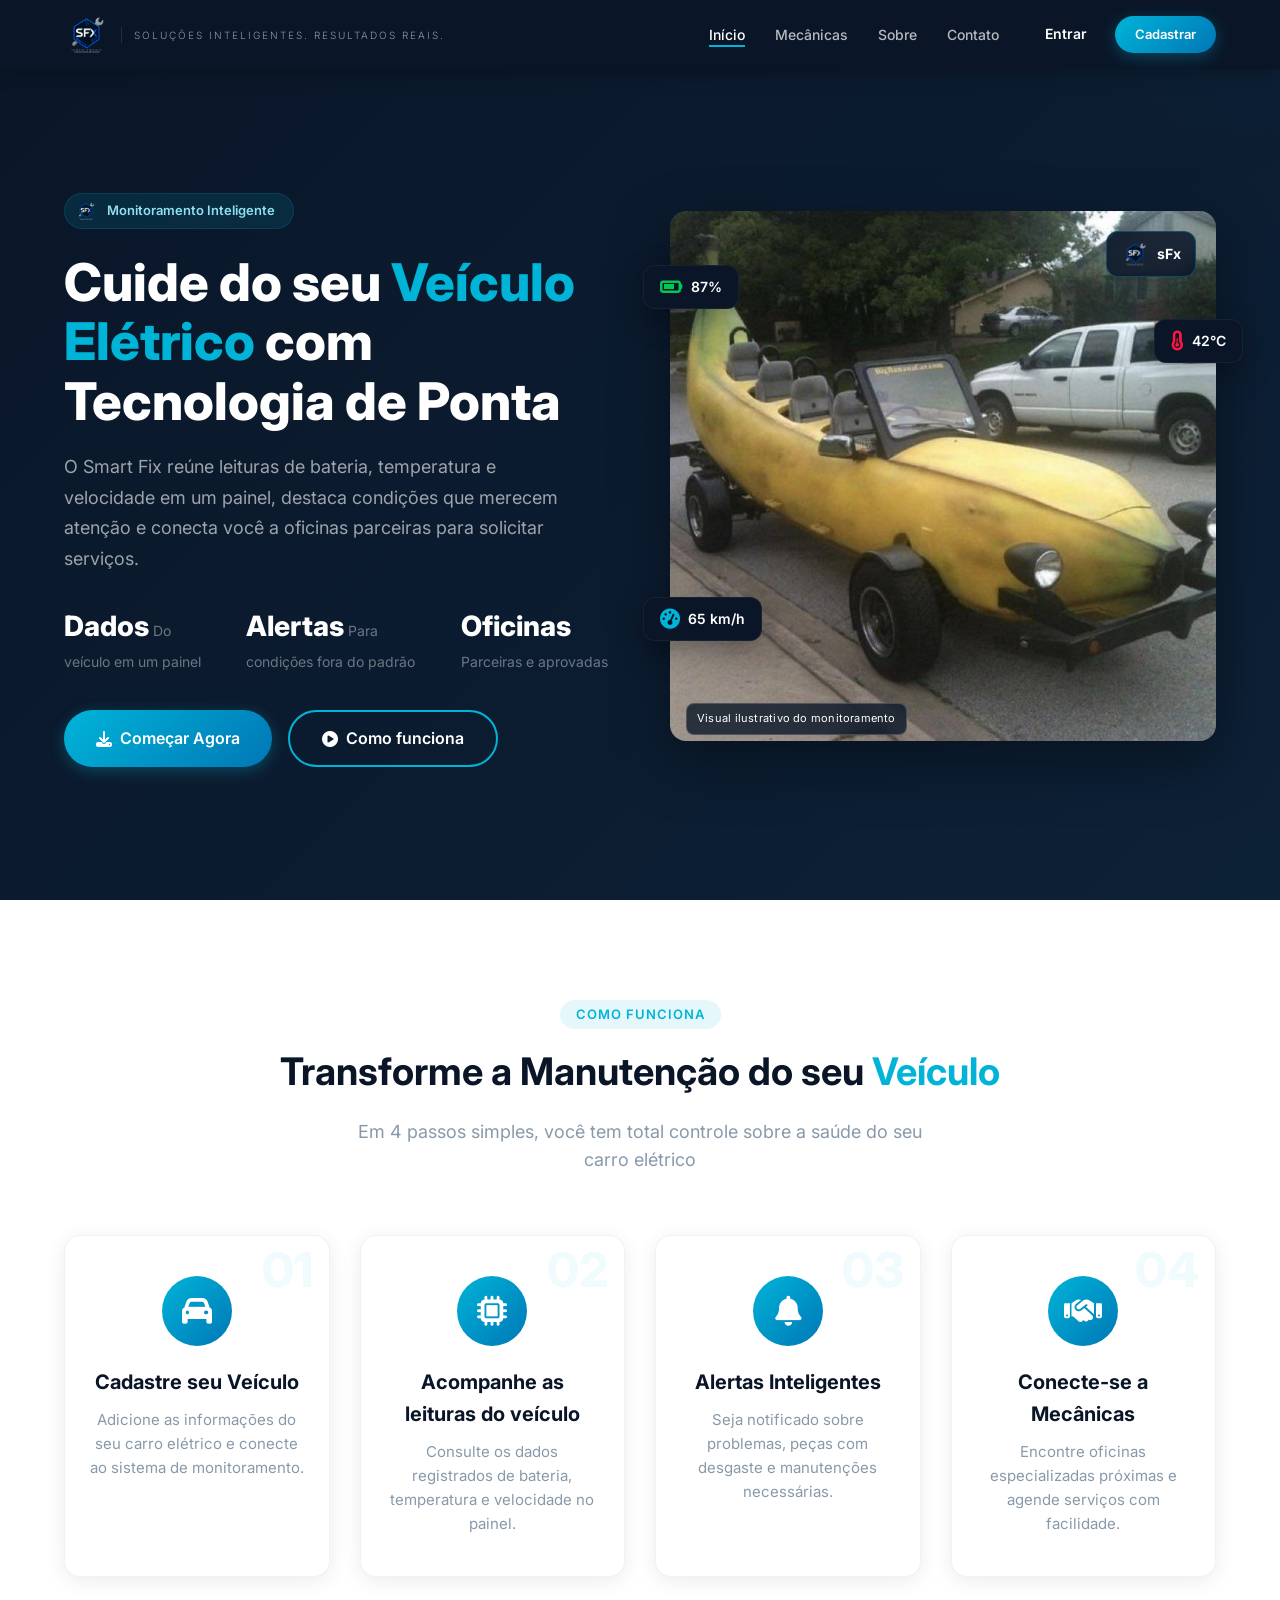
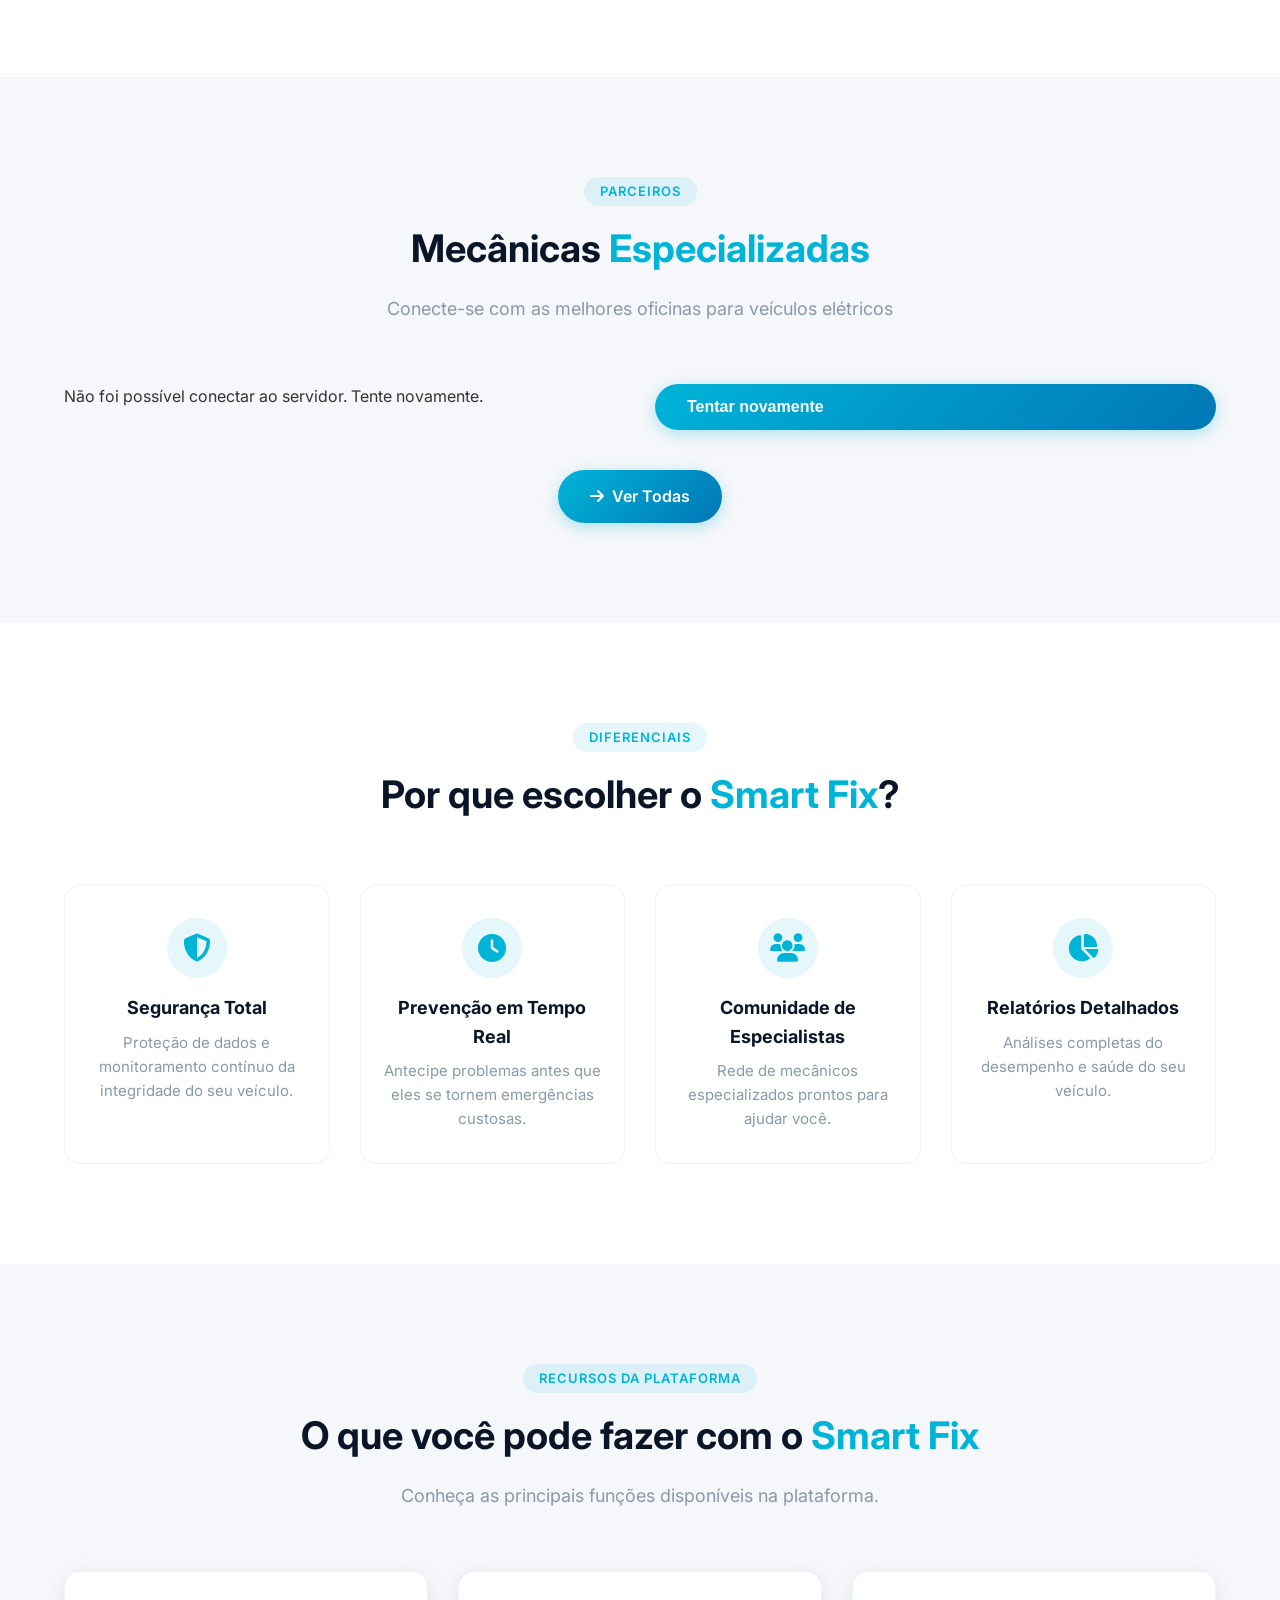
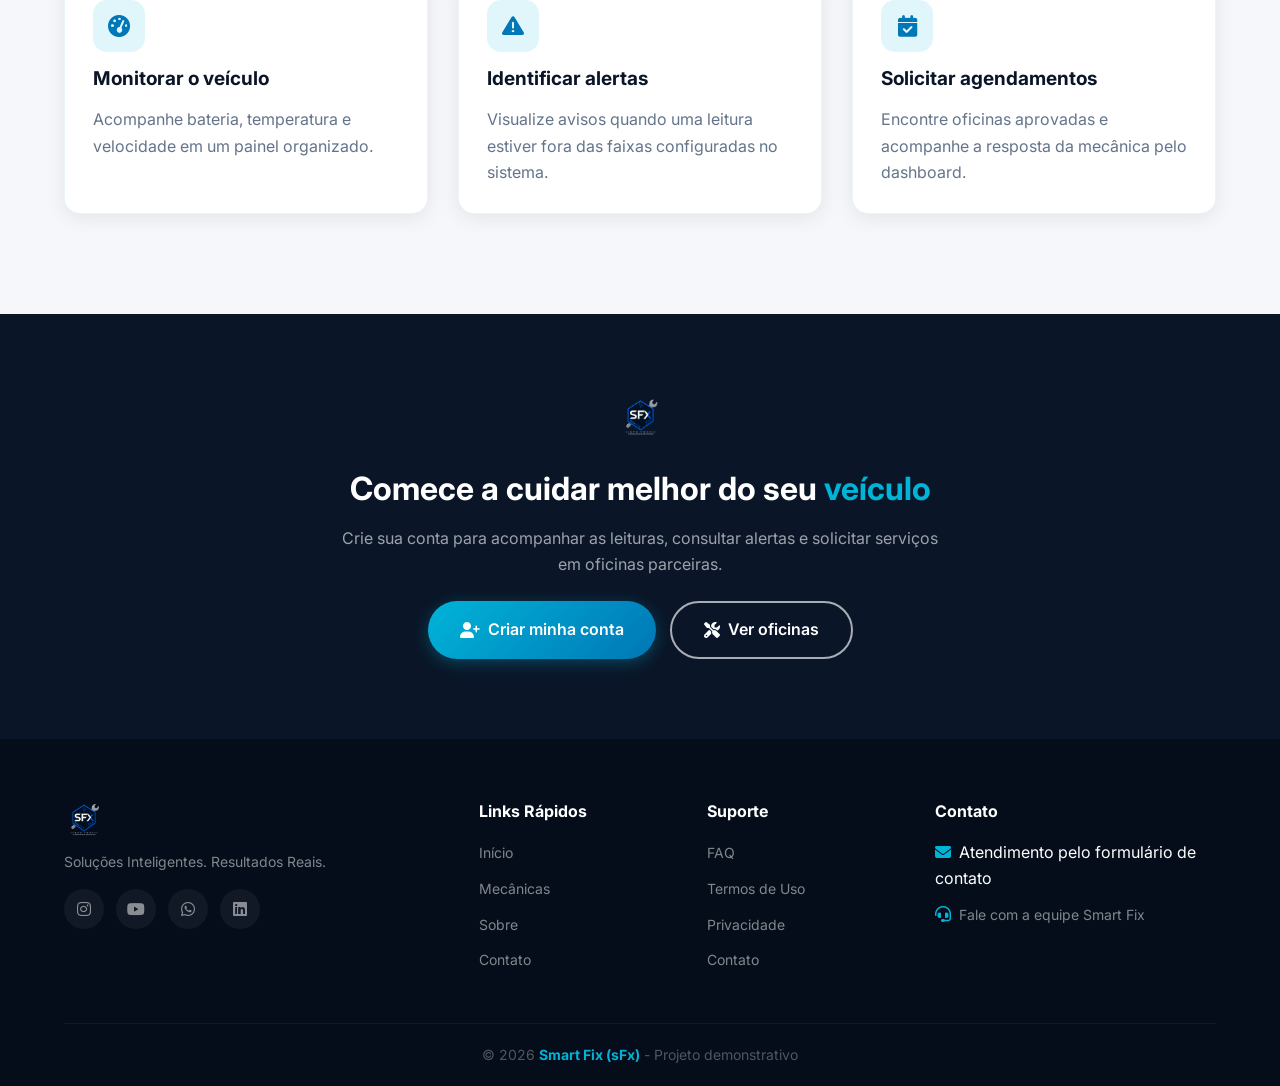
==== commit dec76953: "Align homepage promises with implemented monitoring features" ====
--- a/frontend/index.html
+++ b/frontend/index.html
@@ -53,7 +53,7 @@
                     Monitoramento Inteligente
                 </div>
                 <h1>Cuide do seu <span>Veículo Elétrico</span> com Tecnologia de Ponta</h1>
-                <p>O Smart Fix monitora em tempo real a saúde do seu carro elétrico, detecta problemas, sugere manutenções preventivas e conecta você às melhores mecânicas especializadas.</p>
+                <p>O Smart Fix reúne leituras de bateria, temperatura e velocidade em um painel, destaca condições que merecem atenção e conecta você a oficinas parceiras para solicitar serviços.</p>
                 <div class="hero-stats" aria-label="Principais recursos">
                     <div class="stat">
                         <span class="number">Dados</span>
@@ -73,7 +73,7 @@
                         <i class="fas fa-download"></i> Começar Agora
                     </a>
                     <a href="#como-funciona" class="btn-secondary">
-                        <i class="fas fa-play-circle"></i> Ver Demo
+                        <i class="fas fa-play-circle"></i> Como funciona
                     </a>
                 </div>
             </div>
@@ -125,8 +125,8 @@
                 <div class="step">
                     <div class="step-number">02</div>
                     <div class="step-icon"><i class="fas fa-microchip"></i></div>
-                    <h3>Monitoramento em Tempo Real</h3>
-                    <p>Receba dados precisos sobre bateria, temperatura, desempenho e muito mais.</p>
+                    <h3>Acompanhe as leituras do veículo</h3>
+                    <p>Consulte os dados registrados de bateria, temperatura e velocidade no painel.</p>
                 </div>
                 <div class="step">
                     <div class="step-number">03</div>
--- a/frontend/css/index.css
+++ b/frontend/css/index.css
@@ -536,4 +536,82 @@
 .newsletter-form input:focus {
     border-color: var(--sfx-primary);
     box-shadow: 0 0 0 3px rgba(0, 180, 216, 0.1);
-}+}
+
+/* ----- RECURSOS E CHAMADA PARA AÇÃO ----- */
+.recurso-card {
+    display: flex;
+    flex-direction: column;
+    min-height: 230px;
+    gap: 12px;
+    transition: var(--transition);
+    border: 1px solid rgba(0, 119, 182, .08);
+}
+.recurso-card:hover {
+    transform: translateY(-6px);
+    box-shadow: var(--shadow-hover);
+}
+.recurso-icone {
+    display: grid;
+    width: 52px;
+    height: 52px;
+    place-items: center;
+    border-radius: 14px;
+    background: rgba(0, 180, 216, .12);
+    color: var(--sfx-primary-dark);
+    font-size: 22px;
+}
+.recurso-card h3 {
+    color: var(--sfx-azul-escuro);
+    font-size: 19px;
+}
+.recurso-card p {
+    color: #64748b;
+    line-height: 1.65;
+}
+.newsletter-actions {
+    display: flex;
+    justify-content: center;
+    flex-wrap: wrap;
+    gap: 14px;
+}
+.newsletter-actions .btn-secondary {
+    border-color: rgba(255,255,255,.65);
+}
+.demo-caption {
+    position: absolute;
+    left: 16px;
+    bottom: 14px;
+    z-index: 3;
+    padding: 6px 10px;
+    border: 1px solid rgba(255,255,255,.18);
+    border-radius: 8px;
+    background: rgba(10,22,40,.78);
+    color: #fff;
+    font-size: 11px;
+    letter-spacing: .02em;
+    backdrop-filter: blur(8px);
+}
+.reveal-on-scroll {
+    opacity: 0;
+    transform: translateY(22px);
+    transition: opacity .55s ease, transform .55s ease;
+}
+.reveal-on-scroll.is-visible {
+    opacity: 1;
+    transform: translateY(0);
+}
+@media (max-width: 600px) {
+    .hero-stats { gap: 16px; }
+    .hero-stats .stat { min-width: 90px; }
+    .hero-stats .number { font-size: 20px; }
+    .hero-stats .label { font-size: 12px; }
+    .newsletter-actions { flex-direction: column; }
+    .newsletter-actions .btn-primary,
+    .newsletter-actions .btn-secondary { width: 100%; justify-content: center; }
+    .demo-caption { left: 8px; bottom: 8px; font-size: 10px; }
+}
+@media (prefers-reduced-motion: reduce) {
+    .car-container, .float-icon { animation: none !important; }
+    .reveal-on-scroll { opacity: 1; transform: none; transition: none; }
+}
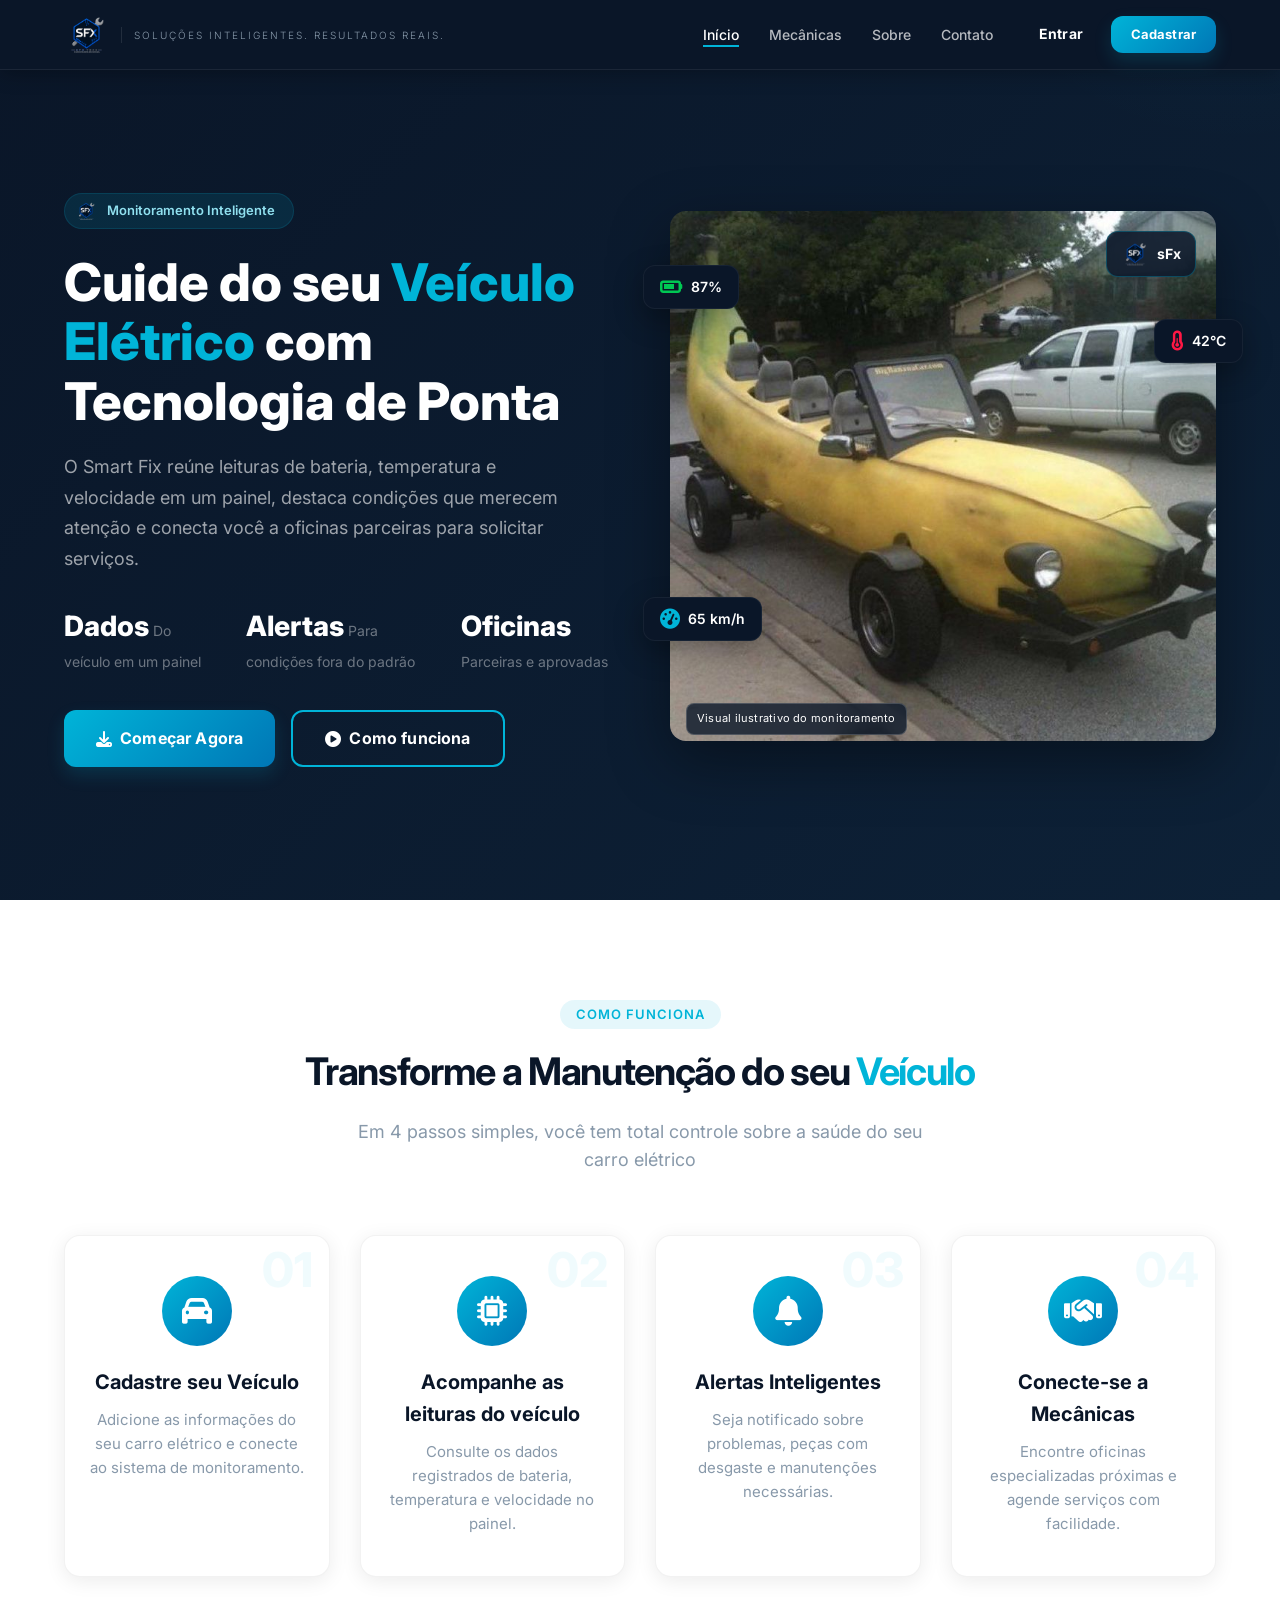
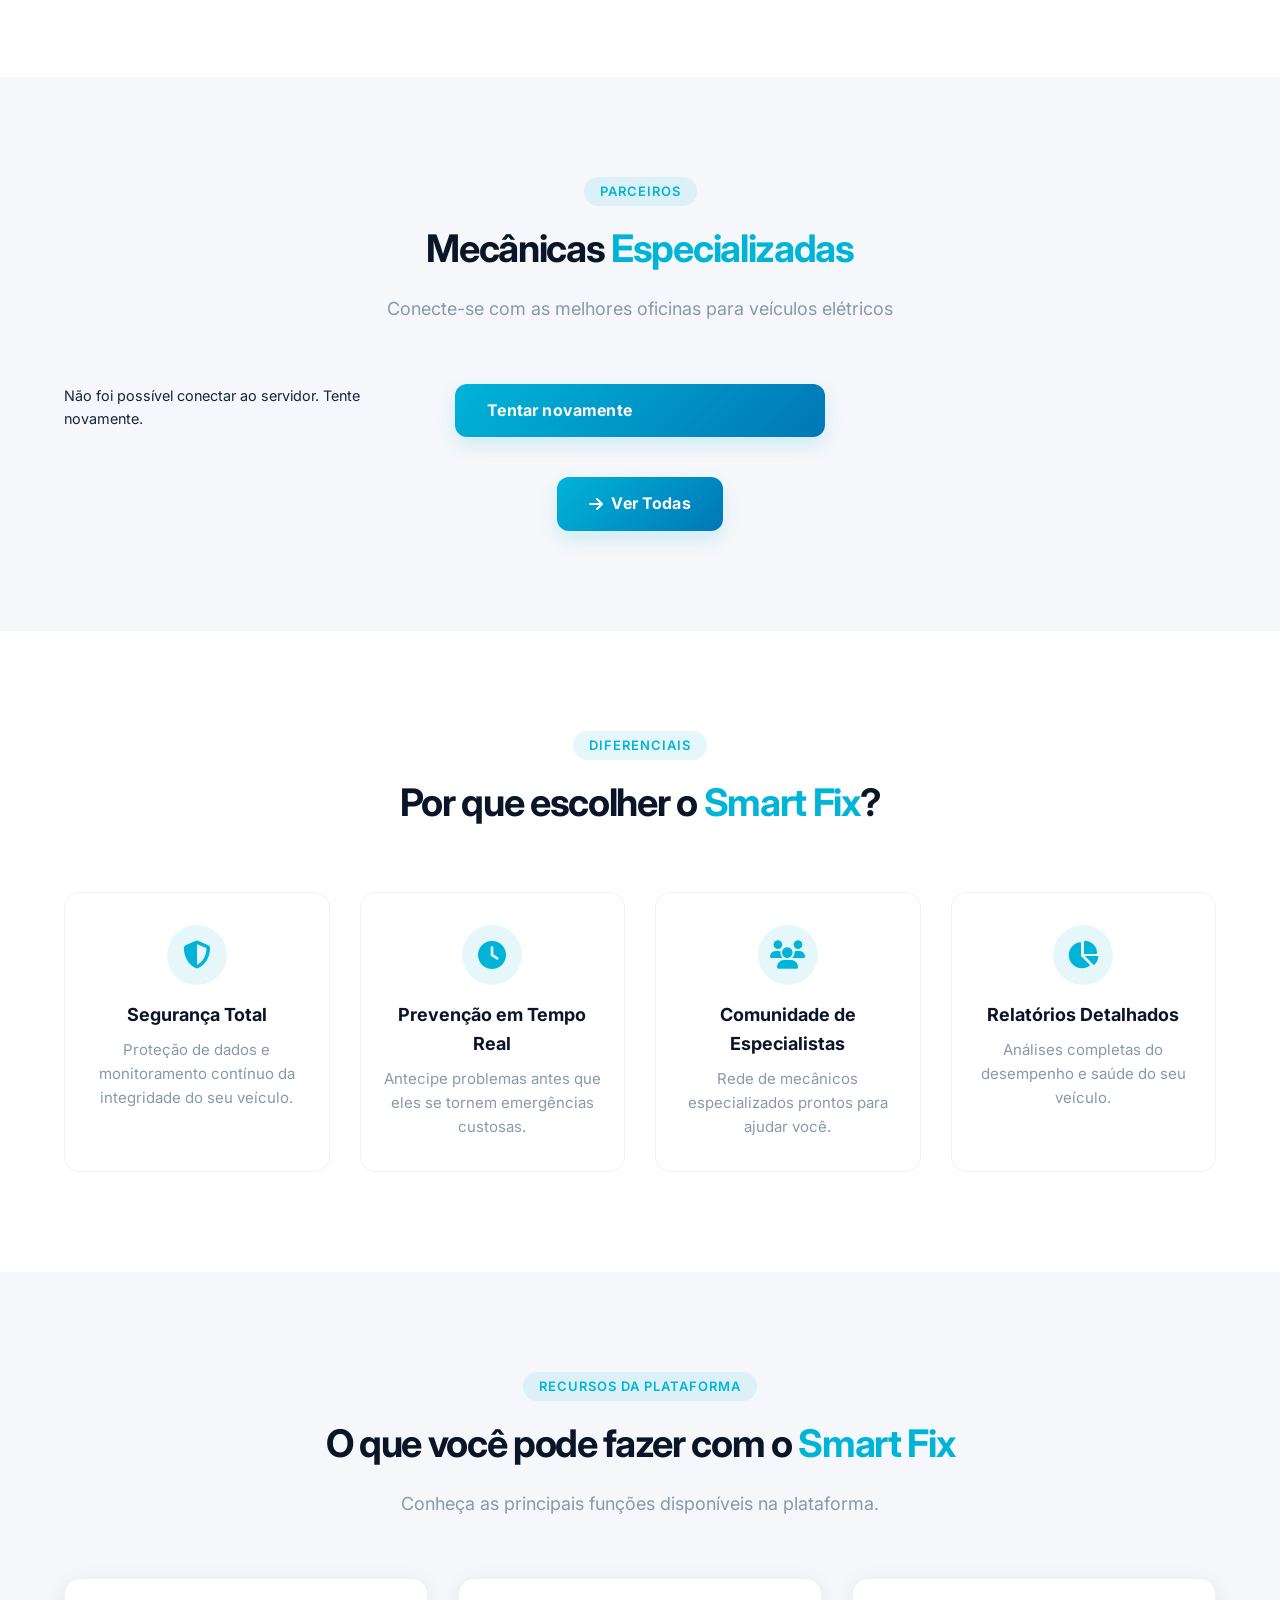
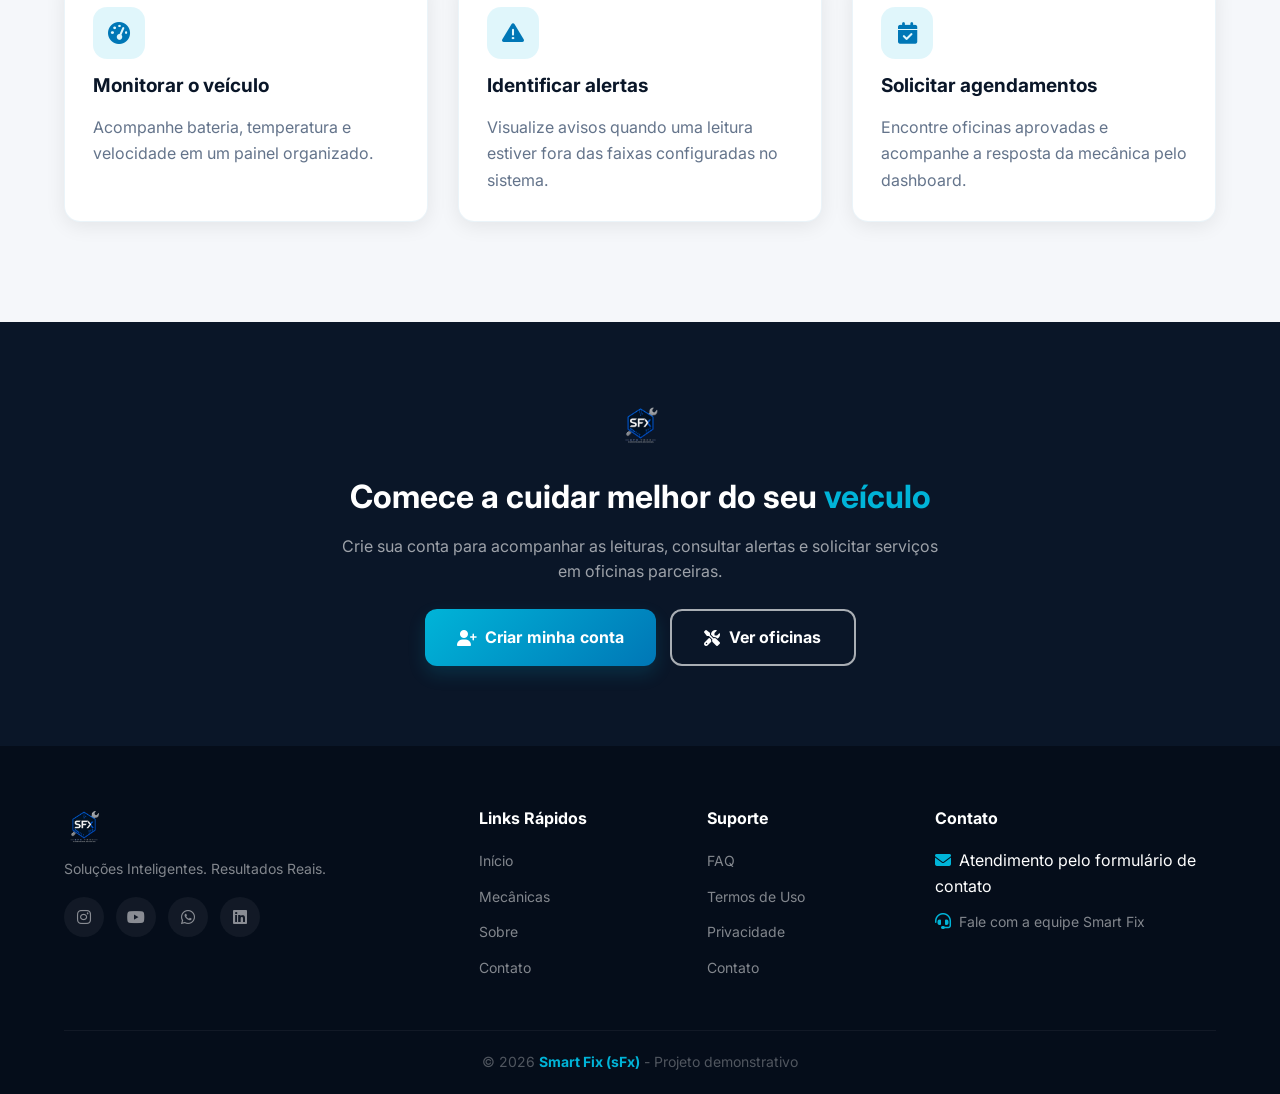
==== commit 10607547: "Apply unified visual refresh to index.html" ====
--- a/frontend/index.html
+++ b/frontend/index.html
@@ -16,6 +16,7 @@
     
     <!-- Google Fonts -->
     <link href="https://fonts.googleapis.com/css2?family=Inter:wght@300;400;500;600;700;800;900&display=swap" rel="stylesheet" />
+    <link rel="stylesheet" href="css/sfx-refresh.css" />
 </head>
 <body>
 
--- a/frontend/css/sfx-refresh.css
+++ b/frontend/css/sfx-refresh.css
@@ -0,0 +1,111 @@
+/* Smart Fix — camada visual unificada (sem alterar regras de negócio) */
+:root {
+  --sfx-ink:#0b1830;
+  --sfx-ink-2:#142846;
+  --sfx-cyan:#12b8d6;
+  --sfx-cyan-dark:#0787a8;
+  --sfx-surface:#ffffff;
+  --sfx-page:#f3f7fb;
+  --sfx-line:#e3ebf2;
+  --sfx-muted:#64748b;
+  --sfx-radius:18px;
+  --sfx-shadow:0 12px 34px rgba(11,24,48,.08);
+  --sfx-shadow-hover:0 18px 42px rgba(11,24,48,.13);
+}
+html { scroll-behavior:smooth; }
+body { color:#17253b; -webkit-font-smoothing:antialiased; }
+::selection { background:rgba(18,184,214,.2); }
+:focus-visible { outline:3px solid rgba(18,184,214,.48); outline-offset:3px; }
+button, input, select, textarea { font:inherit; }
+button, a, input, select, textarea { transition:background-color .2s ease,border-color .2s ease,box-shadow .2s ease,transform .2s ease; }
+a { text-underline-offset:4px; }
+button { cursor:pointer; }
+button:disabled { cursor:not-allowed; }
+.container { width:min(1200px, calc(100% - 40px)); }
+.header { backdrop-filter:blur(14px); background:rgba(10,22,40,.96); border-bottom:1px solid rgba(255,255,255,.07); }
+.logo-img { object-fit:contain; }
+.btn-primary, .btn-secondary, .btn-login, .btn-chat, .btn-sair {
+  border-radius:12px !important; font-weight:700; letter-spacing:.01em;
+}
+.btn-primary { box-shadow:0 8px 18px rgba(0,180,216,.16); }
+.btn-primary:hover, .btn-secondary:hover { transform:translateY(-2px); }
+input:not([type=checkbox]):not([type=radio]):not([type=range]),
+select, textarea {
+  border-radius:11px;
+}
+input:not([type=checkbox]):not([type=radio]):not([type=range]):focus,
+select:focus, textarea:focus {
+  border-color:var(--sfx-cyan) !important;
+  box-shadow:0 0 0 4px rgba(18,184,214,.12);
+  outline:0;
+}
+.card, .login-box, .cadastro-form-wrapper, .mecanica-card, .filtros-mecanicas,
+.portal-card, .metric-card, .sim-card, .veiculo-card, .resumo-veiculo,
+.grafico-card, .problema-card, .agendamento-card {
+  border-radius:var(--sfx-radius) !important;
+  box-shadow:var(--sfx-shadow);
+}
+.mecanica-card:hover, .problema-card:hover, .sim-card:hover {
+  transform:translateY(-3px); box-shadow:var(--sfx-shadow-hover);
+}
+.section-tag { border-radius:999px; }
+.page-header h1, .section-header h2 { letter-spacing:-.035em; }
+.pagina-mecanicas, .portal-page { background:var(--sfx-page); }
+.mecanicas-grid { gap:22px; grid-template-columns:repeat(auto-fill,minmax(min(100%,300px),1fr)); }
+.mecanica-card { overflow:hidden; border:1px solid var(--sfx-line); }
+.filtros-mecanicas { border:1px solid var(--sfx-line); }
+.portal-card, .metric-card { border:1px solid var(--sfx-line); }
+.portal-top h1 { letter-spacing:-.035em; }
+.portal-card h2, .portal-card h3 { letter-spacing:-.02em; }
+.portal-table th { font-size:.78rem; text-transform:uppercase; letter-spacing:.05em; }
+.portal-table td { color:#334155; }
+.portal-table tr:hover td { background:#f8fbfd; }
+.status-message { font-size:.9rem; }
+.login-box, .cadastro-form-wrapper { border:1px solid var(--sfx-line); }
+.login-form input, .cadastro-form-wrapper input { min-height:46px; }
+.main-content { background:#f3f6fa; }
+.sidebar { box-shadow:8px 0 30px rgba(7,19,37,.10); }
+.sidebar-nav a { border-radius:12px; }
+.sidebar-nav a.active { background:linear-gradient(135deg,#0daacb,#087eaa); }
+.top-header { position:sticky; top:0; z-index:50; backdrop-filter:blur(12px); background:rgba(243,246,250,.92); border-bottom:1px solid rgba(226,232,240,.8); }
+.veiculo-card, .resumo-veiculo { border:1px solid var(--sfx-line); }
+.sim-notice { border-radius:14px; }
+.sim-card { border:1px solid var(--sfx-line); }
+dialog { border:1px solid var(--sfx-line); border-radius:20px; box-shadow:0 24px 70px rgba(7,19,37,.24); }
+dialog::backdrop { background:rgba(7,19,37,.58); backdrop-filter:blur(3px); }
+@media (max-width:900px) {
+  .container { width:min(100% - 32px,1200px); }
+  .portal-grid { gap:14px; }
+}
+@media (max-width:768px) {
+  .header .container { gap:10px; }
+  .logo-img { max-height:38px; }
+  .pagina-mecanicas { padding-top:100px; }
+  .page-header { margin-bottom:30px; }
+  .page-header h1 { font-size:clamp(28px,7vw,38px); }
+  .filtros-mecanicas { padding:16px; }
+  .mecanicas-grid { grid-template-columns:1fr; gap:16px; }
+  .portal-page { padding:94px 0 36px; }
+  .portal-top { gap:12px; }
+  .portal-actions { width:100%; }
+  .portal-actions > button, .portal-actions > a { max-width:100%; }
+  .portal-table { min-width:620px; }
+}
+@media (max-width:600px) {
+  .container { width:calc(100% - 28px); padding-left:0; padding-right:0; }
+  .hero { min-height:auto; }
+  .hero-content h1 { font-size:clamp(29px,9vw,38px); }
+  .hero-content > p { font-size:16px; }
+  .hero-stats { gap:14px; }
+  .hero-stats .stat { min-width:90px; }
+  .hero-buttons { gap:12px; }
+  .hero-buttons .btn-primary, .hero-buttons .btn-secondary { width:100%; }
+  .login-wrapper, .cadastro-wrapper { gap:18px; }
+  .login-box, .cadastro-form-wrapper { padding:22px 18px; }
+  .portal-grid { grid-template-columns:1fr; }
+  .portal-card, .metric-card { padding:17px; }
+  .portal-actions > button, .portal-actions > a { width:100%; justify-content:center; }
+}
+@media (prefers-reduced-motion:reduce) {
+  *, *::before, *::after { scroll-behavior:auto !important; animation-duration:.01ms !important; transition-duration:.01ms !important; }
+}
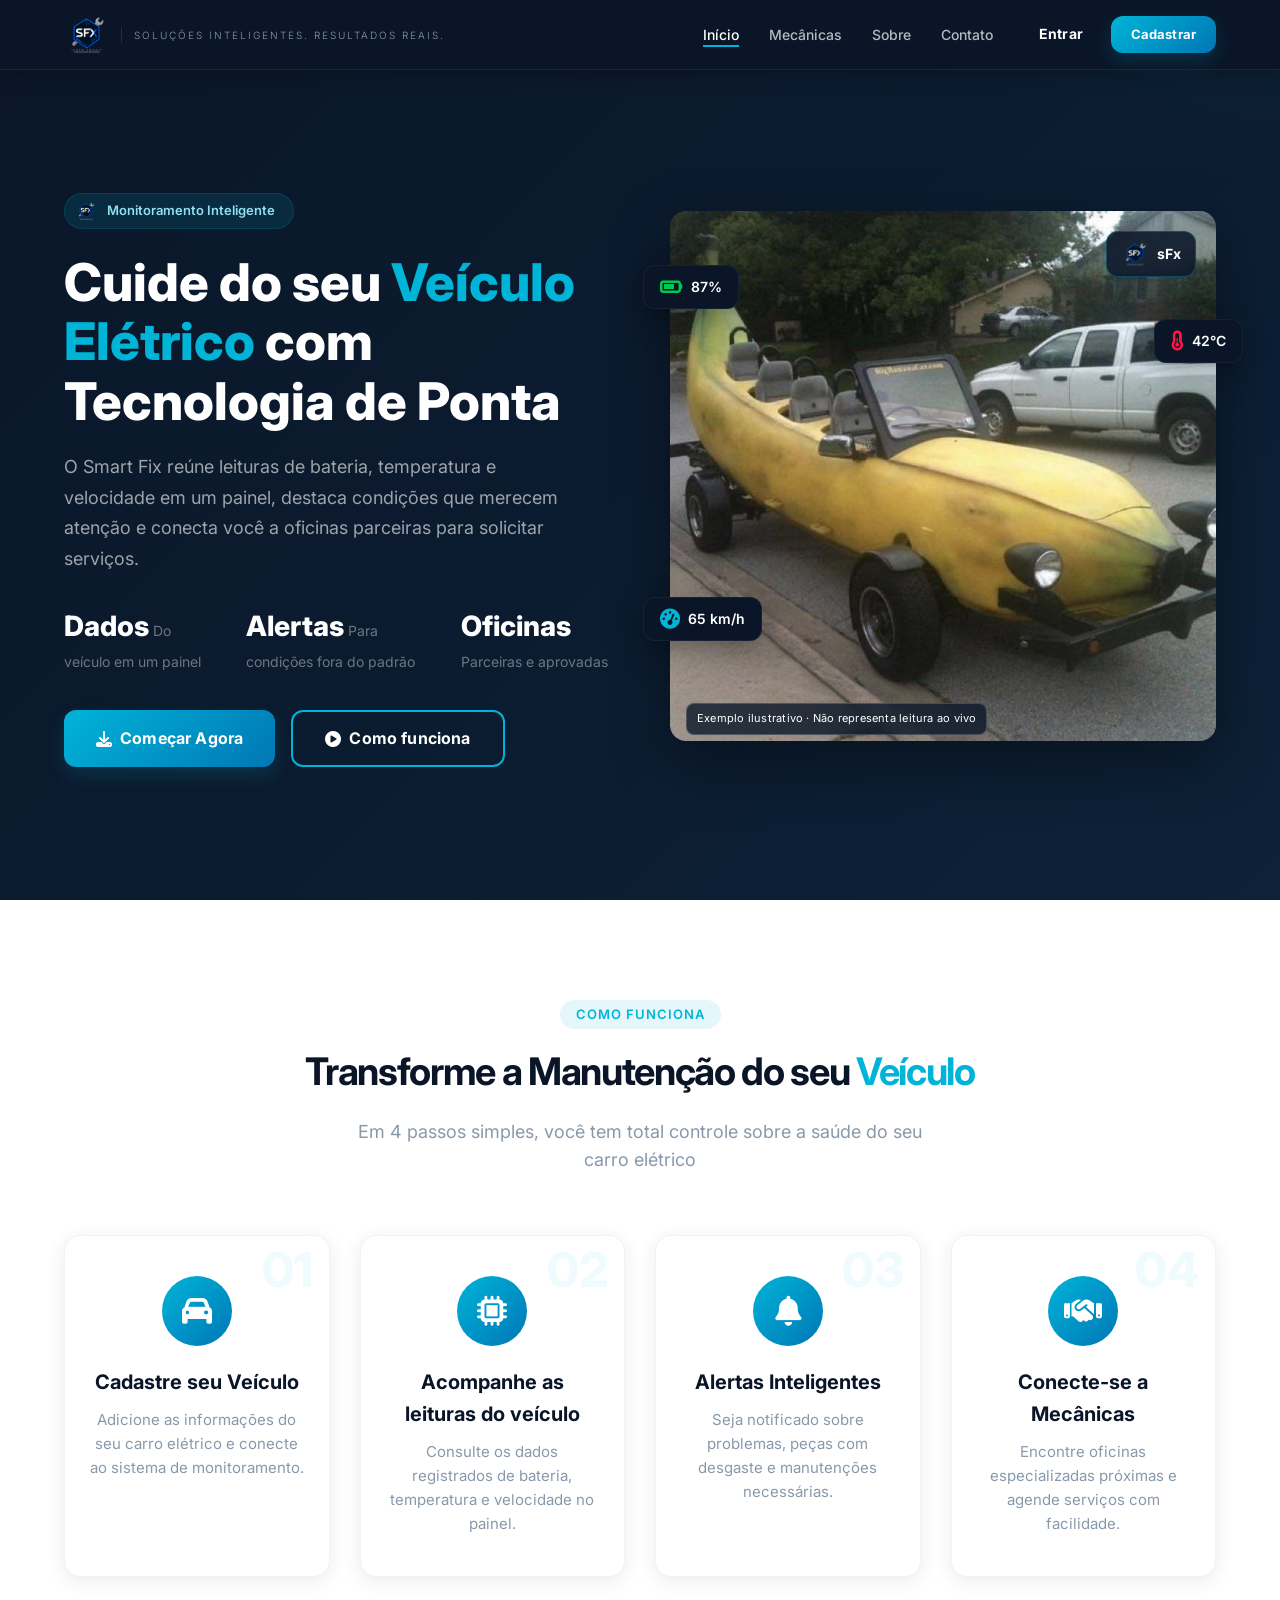
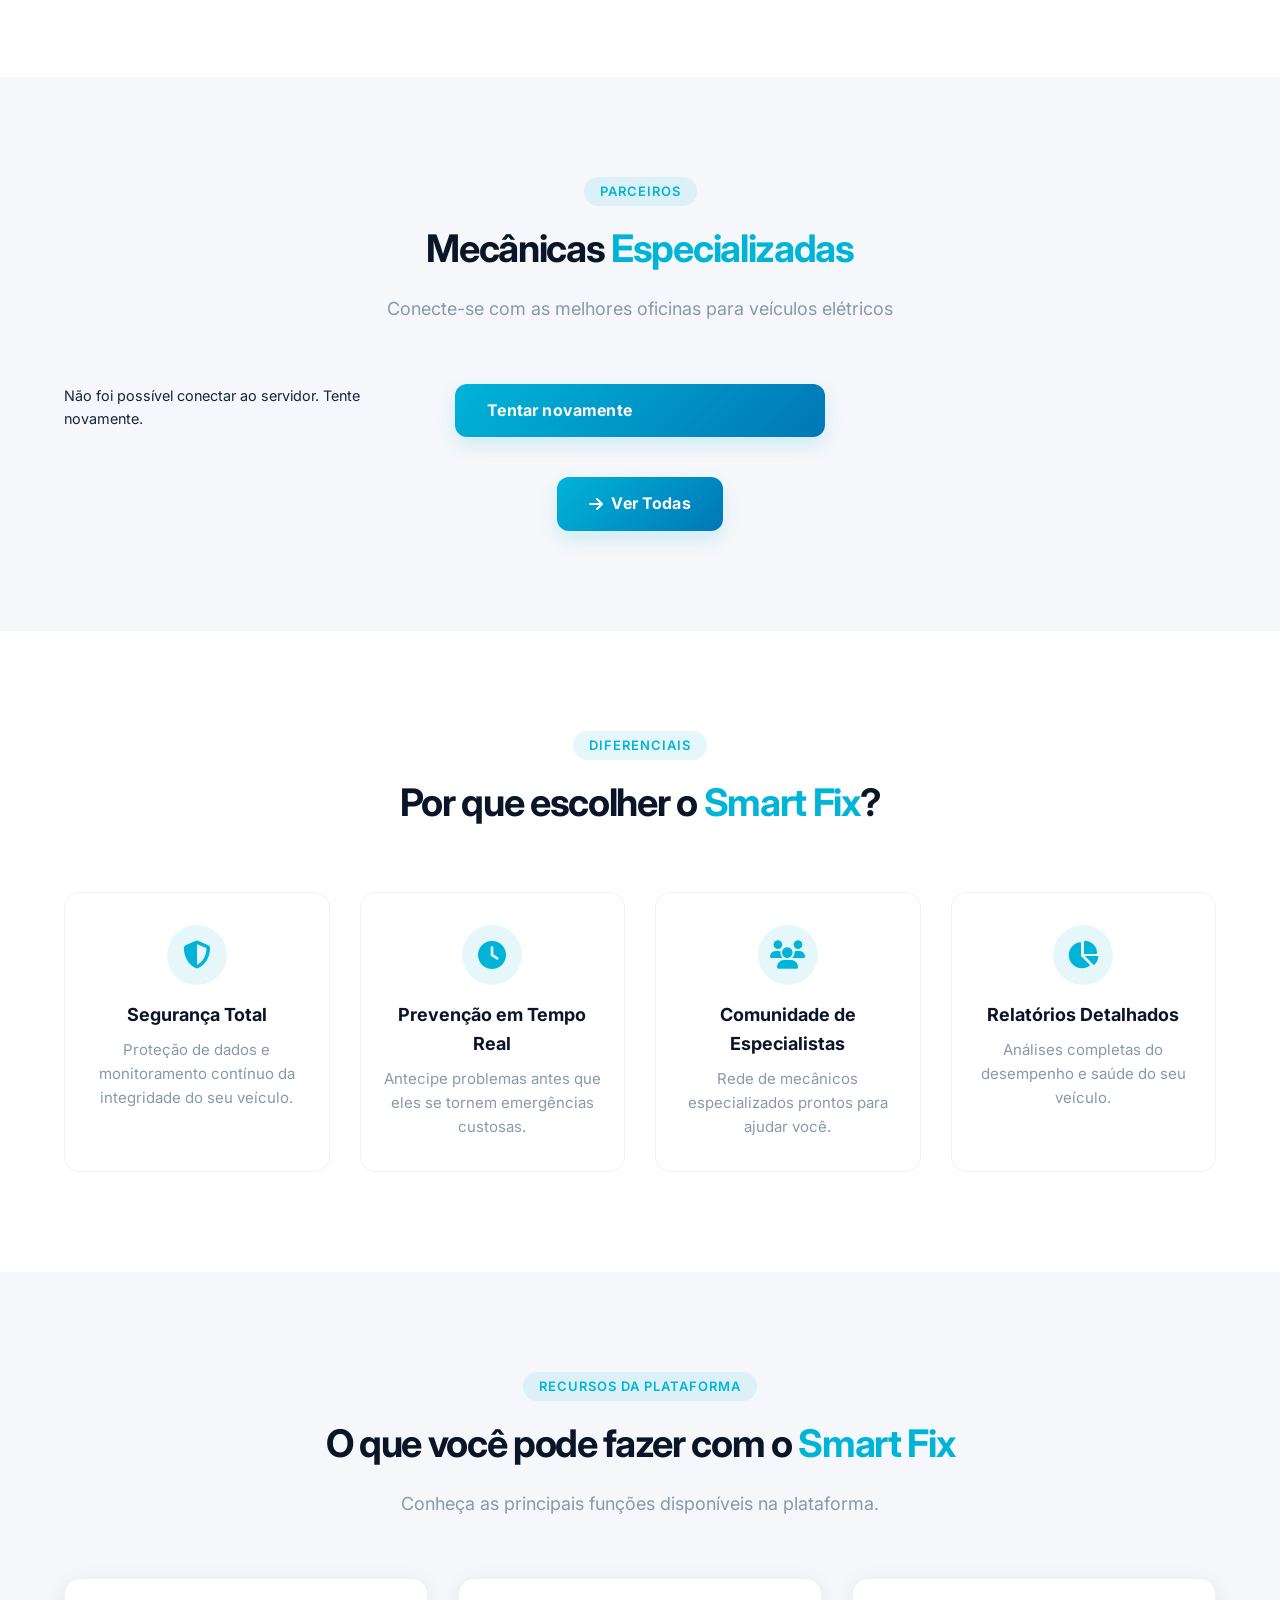
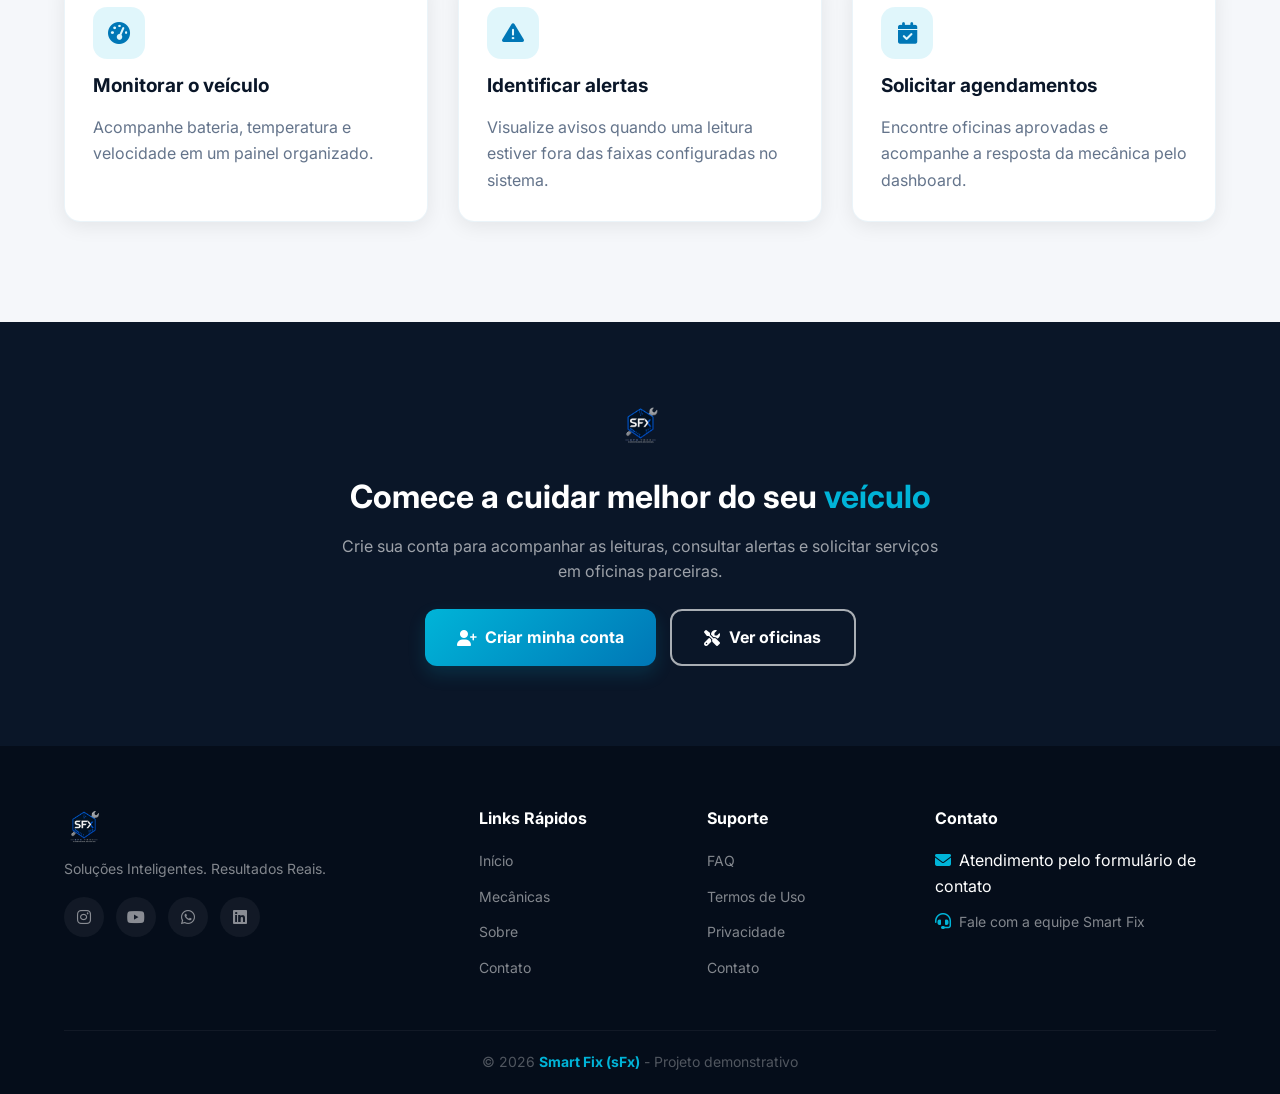
==== commit d2ccf8e3: "Clarify illustrative vehicle readings on homepage" ====
--- a/frontend/index.html
+++ b/frontend/index.html
@@ -84,7 +84,7 @@
                         <img src="image/logo sFx sem fundo.jpeg" alt="sFx" />
                         <span>sFx</span>
                     </div>
-                    <span class="demo-caption">Visual ilustrativo do monitoramento</span>
+                    <span class="demo-caption">Exemplo ilustrativo · Não representa leitura ao vivo</span>
                     
                     <!-- ⚠️ ATENÇÃO: Coloque sua imagem do carro aqui! -->
                     <img src="image/carroeletrico.jpg" alt="Smart Fix" class="car-image" />
--- a/frontend/css/sfx-refresh.css
+++ b/frontend/css/sfx-refresh.css
@@ -108,4 +108,148 @@
 }
 @media (prefers-reduced-motion:reduce) {
   *, *::before, *::after { scroll-behavior:auto !important; animation-duration:.01ms !important; transition-duration:.01ms !important; }
-}+}
+
+/* ===== Smart Fix: segunda etapa — dashboards, fluxo e responsividade ===== */
+.dashboard-eyebrow {
+  display:block; margin-bottom:5px; color:#0787a8; font-size:10px;
+  font-weight:800; letter-spacing:.13em; text-transform:uppercase;
+}
+.top-header-title { display:flex; align-items:center; gap:14px; min-width:0; }
+.top-header-title h1 { margin:0; letter-spacing:-.04em; }
+.mobile-menu-toggle {
+  display:none; width:42px; height:42px; flex:0 0 42px; border:1px solid #dce6ef;
+  border-radius:12px; background:#fff; color:#0b2946; font-size:18px;
+}
+.sidebar-backdrop { display:none; }
+.dashboard-help {
+  display:flex; align-items:center; gap:20px; margin:28px 0 8px; padding:24px;
+  border:1px solid #dceaf2; border-radius:18px; background:linear-gradient(120deg,#fff,#f0faff);
+  box-shadow:var(--sfx-shadow);
+}
+.dashboard-help-icon {
+  display:grid; place-items:center; width:54px; height:54px; flex:0 0 54px;
+  border-radius:16px; background:#e2f7fc; color:#0787a8; font-size:23px;
+}
+.dashboard-help h2 { margin:0 0 5px; color:#10243d; font-size:19px; }
+.dashboard-help p { margin:0; color:#64748b; font-size:13px; }
+.dashboard-help-actions { display:flex; gap:9px; margin-left:auto; flex-wrap:wrap; }
+.dashboard-help-actions a { padding:10px 14px; font-size:12px; white-space:nowrap; }
+.agendamento-intro {
+  display:flex; gap:14px; align-items:flex-start; margin-bottom:20px; padding:16px 18px;
+  border:1px solid #d7edf5; border-radius:14px; background:#f0faff; color:#145477;
+}
+.agendamento-intro > i { margin-top:3px; font-size:20px; color:#0787a8; }
+.agendamento-intro strong { display:block; margin-bottom:3px; color:#12334d; }
+.agendamento-intro p { margin:0; color:#557086; font-size:13px; line-height:1.55; }
+.report-actions { display:flex; justify-content:space-between; align-items:center; gap:16px; margin-top:18px; }
+.report-actions p { margin:0; color:#64748b; font-size:12px; }
+.report-actions .btn-relatorio-completo { width:auto; margin:0; padding:11px 16px; }
+.diagnostico-disclaimer {
+  margin:-5px 0 16px; color:#64748b; font-size:12px; line-height:1.6;
+}
+.diagnostico-vazio {
+  display:flex; flex-direction:column; align-items:center; justify-content:center;
+  grid-column:1/-1; min-height:180px; padding:24px; text-align:center;
+  border:1px dashed #cbdbe7; border-radius:16px; background:#fbfdff;
+}
+.diagnostico-vazio > i { margin-bottom:10px; color:#0b9ab9; font-size:28px; }
+.diagnostico-vazio strong { color:#18324b; }
+.diagnostico-vazio p { max-width:480px; margin:5px 0 0; color:#64748b; font-size:13px; }
+.problema-card .btn-agendar-mecanico { margin-top:14px; }
+.agendamento-card .agendamento-status, .appointment-status {
+  display:inline-flex !important; width:max-content; max-width:100%; margin-top:10px !important;
+  padding:5px 11px !important; border-radius:999px; font-size:11px !important; font-weight:800;
+}
+.status-pendente { background:#fff4d6 !important; color:#8a5a00 !important; }
+.status-confirmado { background:#dcfce7 !important; color:#166534 !important; }
+.status-recusado { background:#fee2e2 !important; color:#991b1b !important; }
+.admin-updated { margin:-10px 0 16px; color:#64748b; font-size:12px; }
+.admin-metrics .metric-card { min-height:116px; }
+.metric-card > span { display:flex; align-items:center; gap:9px; color:#52647a; font-size:13px; font-weight:700; }
+.metric-card > span i { color:#0787a8; }
+.mechanic-metrics .metric-card { min-height:110px; }
+.portal-subtitle { margin-top:6px; color:#64748b; font-size:14px; }
+.portal-intro-note { margin:-8px 0 20px; color:#64748b; font-size:13px; }
+.appointment-status { margin:12px 0 !important; }
+.sim-presets {
+  display:flex; align-items:center; flex-wrap:wrap; gap:8px; margin-top:18px;
+}
+.sim-presets > span { margin-right:4px; color:#52647a; font-size:12px; font-weight:700; }
+.sim-presets button {
+  min-height:36px; padding:7px 12px; border:1px solid #cfe0eb; border-radius:999px;
+  background:#f7fbfd; color:#15516c; font-size:12px; font-weight:700;
+}
+.sim-presets button:hover { border-color:#12b8d6; background:#e9faff; }
+#previewSaude { font-size:25px; }
+#previewSaude[data-condicao="critica"] { color:#b42318; }
+#previewSaude[data-condicao="atencao"] { color:#a16207; }
+#previewSaude[data-condicao="normal"] { color:#16804a; }
+#meusAgendamentos:empty { display:none; }
+
+@media (max-width: 900px) {
+  .dashboard-help { align-items:flex-start; flex-wrap:wrap; }
+  .dashboard-help-actions { width:100%; margin-left:0; }
+  .dashboard-help-actions a { flex:1; text-align:center; }
+}
+@media (max-width: 850px) {
+  .mobile-menu-toggle { display:grid; place-items:center; }
+  .sidebar {
+    z-index:1200; transform:translateX(-105%); transition:transform .25s ease;
+    box-shadow:18px 0 48px rgba(7,19,37,.22);
+  }
+  .sidebar.open { transform:translateX(0); }
+  .sidebar-backdrop {
+    position:fixed; inset:0; z-index:1100; display:block; border:0; padding:0;
+    background:rgba(6,18,34,.48); opacity:0; visibility:hidden; transition:opacity .2s ease,visibility .2s ease;
+  }
+  .sidebar-backdrop.visible { opacity:1; visibility:visible; }
+  .main-content { margin-left:0; width:100%; padding:18px 22px 60px; }
+  .top-header { position:sticky; top:0; z-index:100; padding:10px 0; background:rgba(243,246,250,.94); }
+  .top-header h1 { font-size:24px; }
+  .header-actions { gap:8px; }
+}
+@media (max-width: 620px) {
+  .main-content { padding:14px 14px 42px; }
+  .top-header { align-items:flex-start; margin-bottom:18px; }
+  .top-header-title { gap:9px; }
+  .top-header-title h1 { font-size:21px; }
+  .dashboard-eyebrow { font-size:9px; }
+  .header-actions { width:auto; justify-content:flex-end; }
+  .data-hora { display:none; }
+  .btn-simulador-admin { padding:9px 10px !important; font-size:11px; }
+  .veiculo-card { padding:19px 16px; }
+  .veiculo-info h2 { font-size:19px; }
+  .veiculo-stats { width:100%; display:grid; grid-template-columns:repeat(3,minmax(0,1fr)); gap:8px; }
+  .veiculo-stats .stat { min-width:0; padding:12px 6px; }
+  .veiculo-stats .stat span { font-size:19px; }
+  .section-header { gap:10px; align-items:flex-start; }
+  .section-header h2 { font-size:20px; }
+  .historico-card { padding:12px; }
+  #graficoHistorico { max-height:260px; }
+  .relatorio-grid { grid-template-columns:1fr; gap:10px; }
+  .relatorio-item { min-width:0; }
+  .report-actions { align-items:stretch; flex-direction:column; }
+  .report-actions .btn-relatorio-completo { width:100%; }
+  .problemas-grid { grid-template-columns:1fr; }
+  .problema-card { min-width:0; padding:18px; }
+  .dashboard-help { padding:18px; gap:12px; }
+  .dashboard-help h2 { font-size:17px; }
+  .dashboard-help-actions { flex-direction:column; }
+  .dashboard-help-actions a { width:100%; }
+  .agendar-ia > .section-header { flex-direction:column; }
+  .agendar-card { padding:12px; }
+  .agendar-form { padding:14px; }
+  .portal-page { padding:90px 0 30px; }
+  .portal-top h1 { font-size:26px; }
+  .portal-grid { grid-template-columns:1fr; }
+  .portal-card { padding:16px; }
+  .portal-actions > button, .portal-actions > a { width:100%; justify-content:center; }
+  .portal-table { min-width:640px; }
+  .sim-presets { align-items:stretch; }
+  .sim-presets > span { width:100%; }
+  .sim-presets button { flex:1 1 calc(50% - 8px); }
+}
+@media (prefers-reduced-motion: reduce) {
+  .sidebar, .sidebar-backdrop { transition:none !important; }
+}
